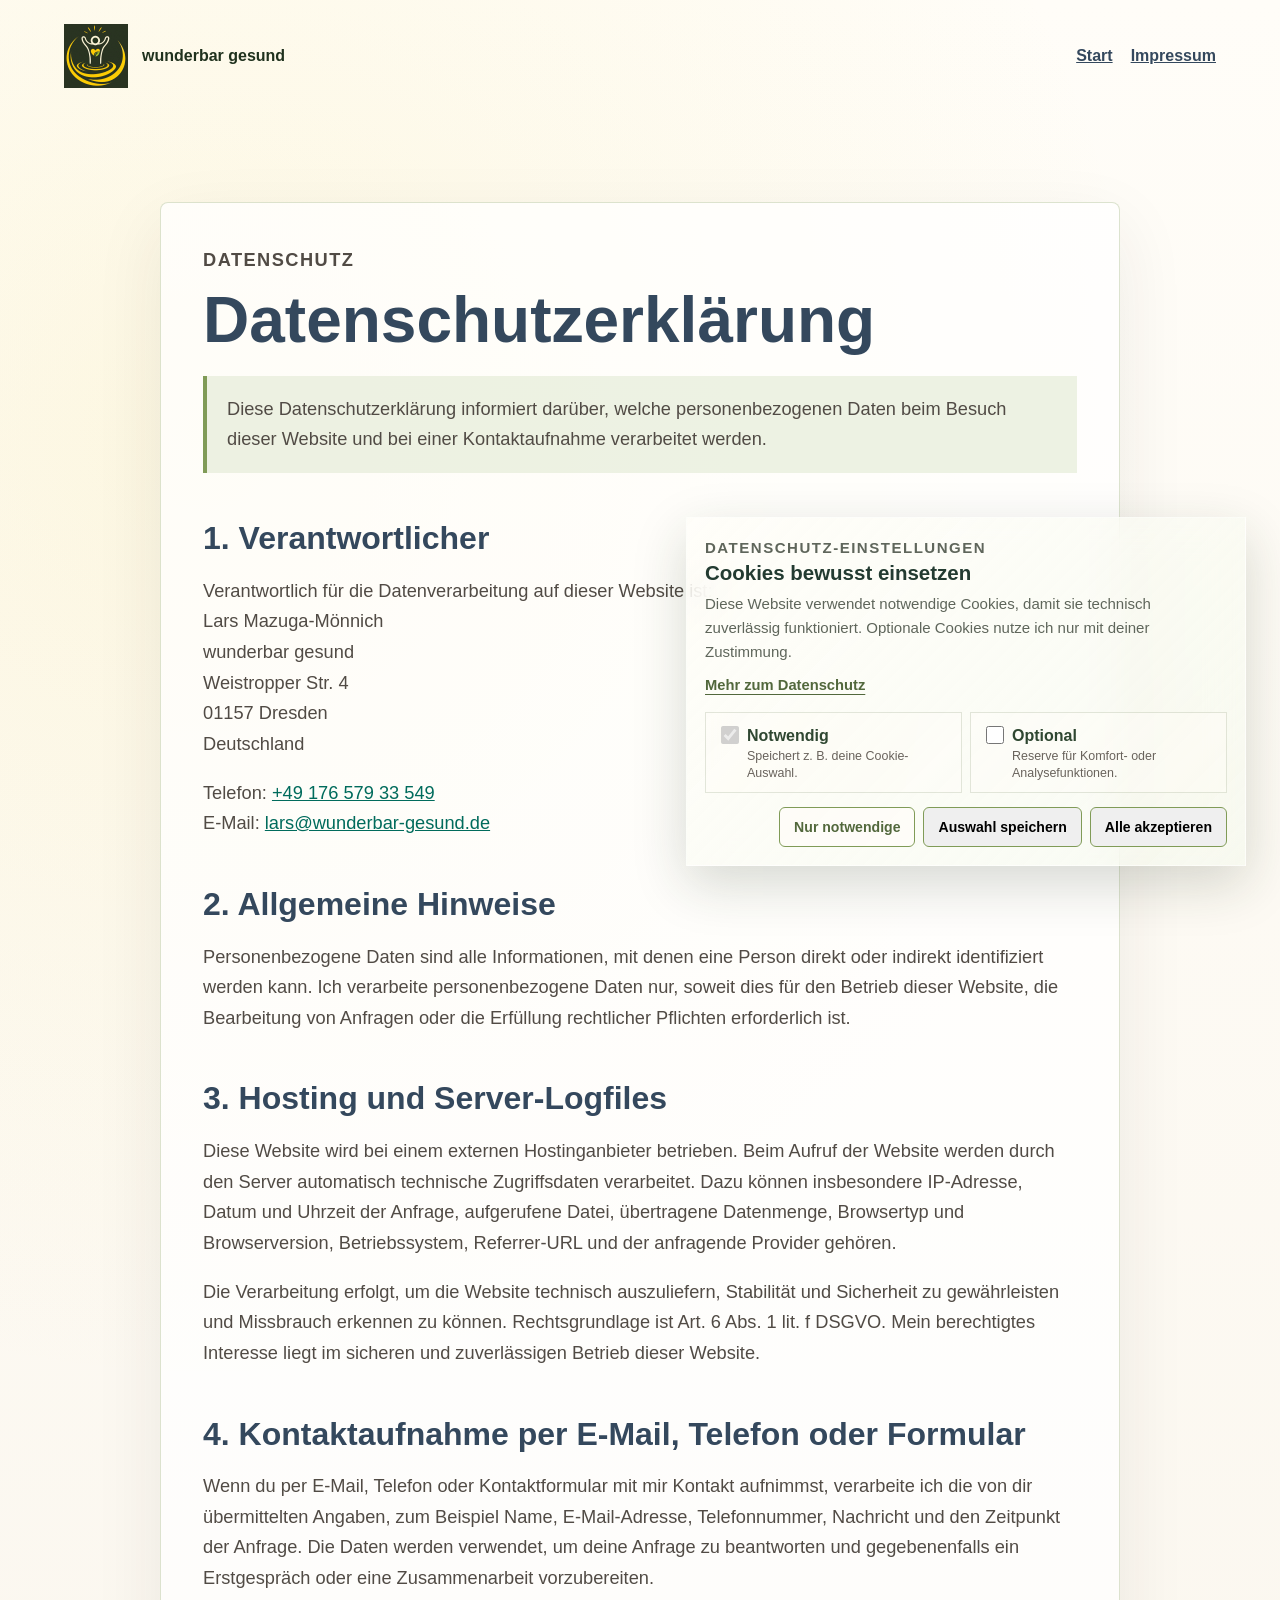
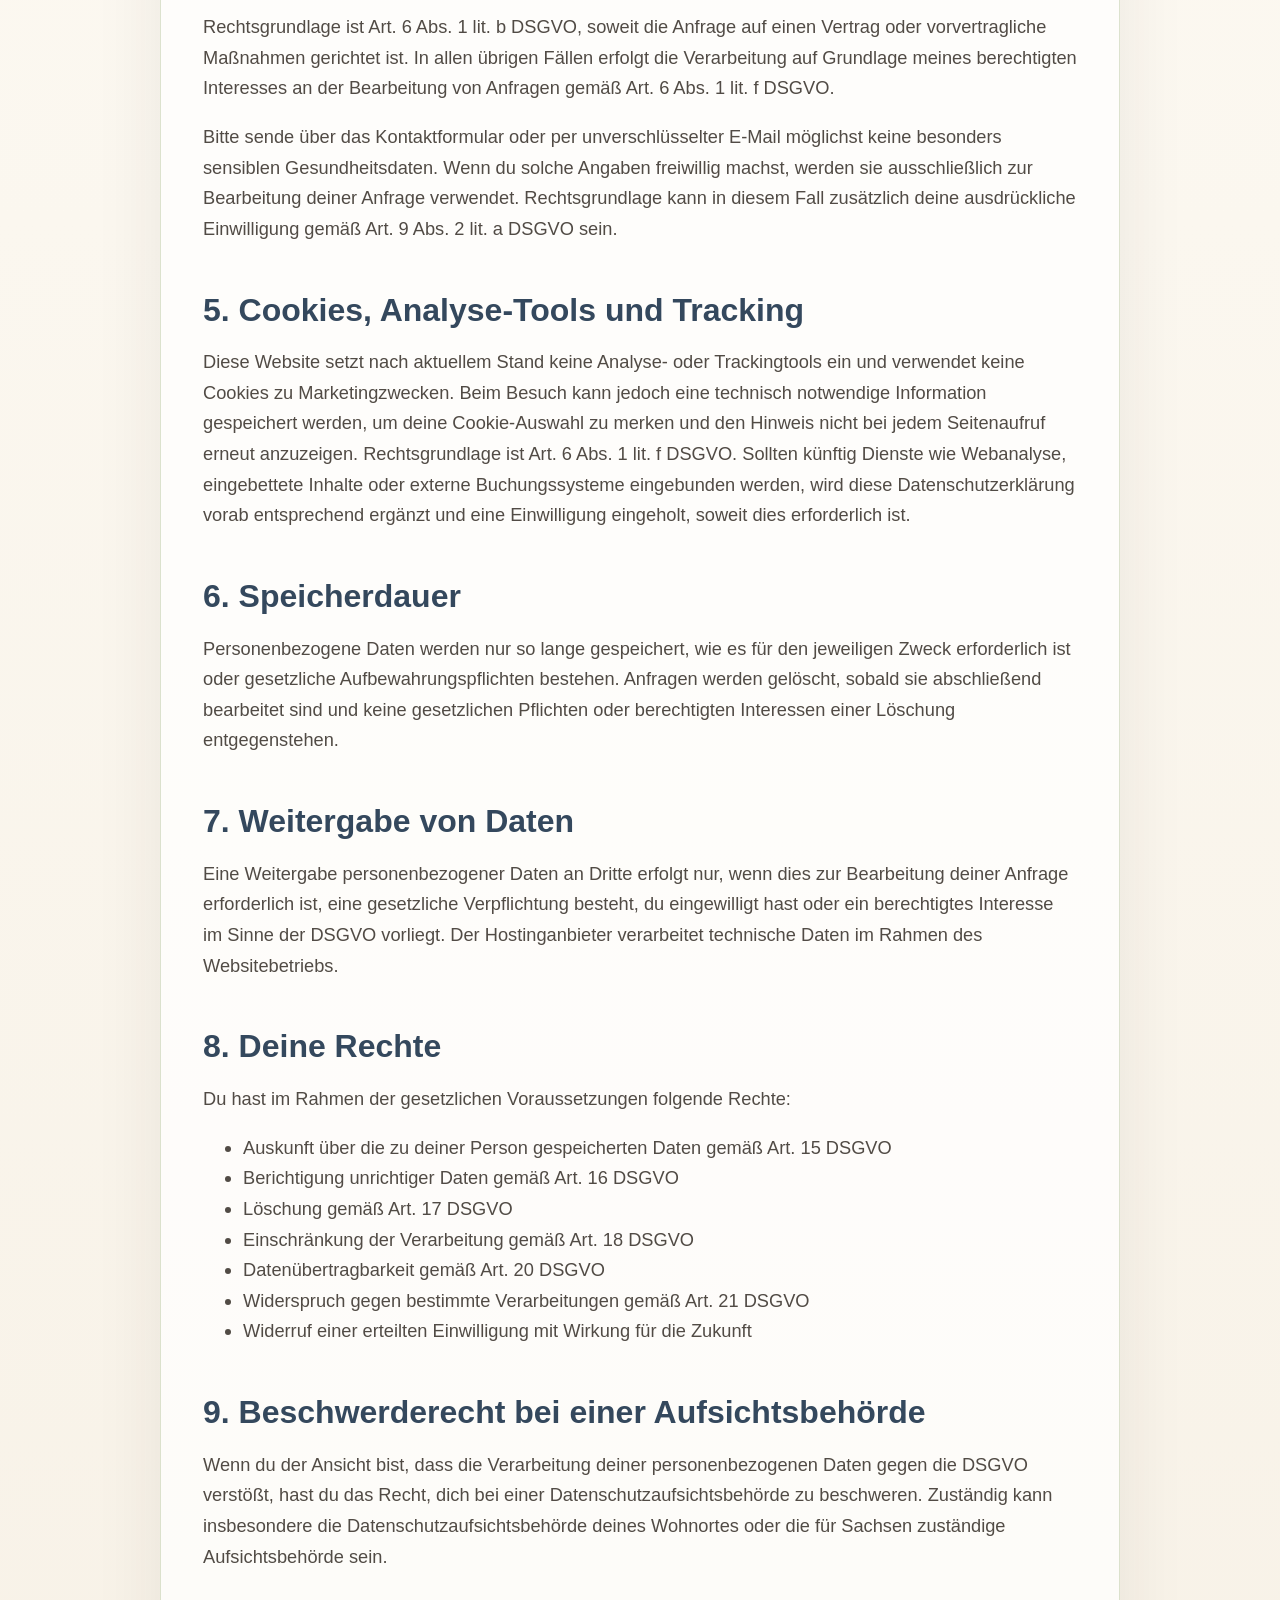
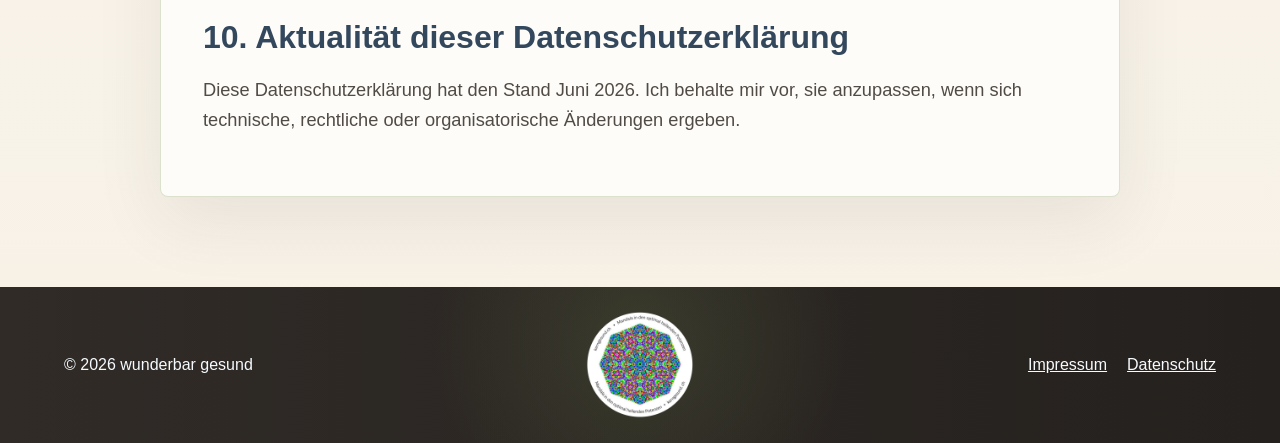
==== datenschutz.html @ 98153d0b "Compact cookie consent panel" ====
<!doctype html>
<html lang="de">
  <head>
    <meta charset="utf-8">
    <meta name="viewport" content="width=device-width, initial-scale=1">
    <title>Datenschutzerklärung | wunderbar gesund</title>
    <meta name="robots" content="noindex, follow">
    <meta name="description" content="Datenschutzerklärung von wunderbar gesund, Lars Mazuga-Mönnich.">
    <link rel="stylesheet" href="assets/styles.css?v=66">
  </head>
  <body class="legal-page">
    <header class="legal-header">
      <a class="legal-brand" href="index.html" aria-label="Zur Startseite">
        <img src="assets/images/logo-icon.png" alt="">
        <span>wunderbar gesund</span>
      </a>
      <nav aria-label="Rechtliche Navigation">
        <a href="index.html">Start</a>
        <a href="impressum.html">Impressum</a>
      </nav>
    </header>

    <main class="legal-main">
      <article class="legal-card">
        <p class="eyebrow">Datenschutz</p>
        <h1>Datenschutzerklärung</h1>

        <p class="legal-note">
          Diese Datenschutzerklärung informiert darüber, welche personenbezogenen Daten beim
          Besuch dieser Website und bei einer Kontaktaufnahme verarbeitet werden.
        </p>

        <h2>1. Verantwortlicher</h2>
        <p>
          Verantwortlich für die Datenverarbeitung auf dieser Website ist:<br>
          Lars Mazuga-Mönnich<br>
          wunderbar gesund<br>
          Weistropper Str. 4<br>
          01157 Dresden<br>
          Deutschland
        </p>
        <p>
          Telefon: <a href="tel:+4917657933549">+49 176 579 33 549</a><br>
          E-Mail: <a href="mailto:lars@wunderbar-gesund.de">lars@wunderbar-gesund.de</a>
        </p>

        <h2>2. Allgemeine Hinweise</h2>
        <p>
          Personenbezogene Daten sind alle Informationen, mit denen eine Person direkt oder
          indirekt identifiziert werden kann. Ich verarbeite personenbezogene Daten nur, soweit
          dies für den Betrieb dieser Website, die Bearbeitung von Anfragen oder die Erfüllung
          rechtlicher Pflichten erforderlich ist.
        </p>

        <h2>3. Hosting und Server-Logfiles</h2>
        <p>
          Diese Website wird bei einem externen Hostinganbieter betrieben. Beim Aufruf der Website
          werden durch den Server automatisch technische Zugriffsdaten verarbeitet. Dazu können
          insbesondere IP-Adresse, Datum und Uhrzeit der Anfrage, aufgerufene Datei, übertragene
          Datenmenge, Browsertyp und Browserversion, Betriebssystem, Referrer-URL und der
          anfragende Provider gehören.
        </p>
        <p>
          Die Verarbeitung erfolgt, um die Website technisch auszuliefern, Stabilität und
          Sicherheit zu gewährleisten und Missbrauch erkennen zu können. Rechtsgrundlage ist
          Art. 6 Abs. 1 lit. f DSGVO. Mein berechtigtes Interesse liegt im sicheren und
          zuverlässigen Betrieb dieser Website.
        </p>

        <h2>4. Kontaktaufnahme per E-Mail, Telefon oder Formular</h2>
        <p>
          Wenn du per E-Mail, Telefon oder Kontaktformular mit mir Kontakt aufnimmst, verarbeite
          ich die von dir übermittelten Angaben, zum Beispiel Name, E-Mail-Adresse, Telefonnummer,
          Nachricht und den Zeitpunkt der Anfrage. Die Daten werden verwendet, um deine Anfrage zu
          beantworten und gegebenenfalls ein Erstgespräch oder eine Zusammenarbeit vorzubereiten.
        </p>
        <p>
          Rechtsgrundlage ist Art. 6 Abs. 1 lit. b DSGVO, soweit die Anfrage auf einen Vertrag
          oder vorvertragliche Maßnahmen gerichtet ist. In allen übrigen Fällen erfolgt die
          Verarbeitung auf Grundlage meines berechtigten Interesses an der Bearbeitung von
          Anfragen gemäß Art. 6 Abs. 1 lit. f DSGVO.
        </p>
        <p>
          Bitte sende über das Kontaktformular oder per unverschlüsselter E-Mail möglichst keine
          besonders sensiblen Gesundheitsdaten. Wenn du solche Angaben freiwillig machst, werden
          sie ausschließlich zur Bearbeitung deiner Anfrage verwendet. Rechtsgrundlage kann in
          diesem Fall zusätzlich deine ausdrückliche Einwilligung gemäß Art. 9 Abs. 2 lit. a DSGVO
          sein.
        </p>

        <h2>5. Cookies, Analyse-Tools und Tracking</h2>
        <p>
          Diese Website setzt nach aktuellem Stand keine Analyse- oder Trackingtools ein und
          verwendet keine Cookies zu Marketingzwecken. Beim Besuch kann jedoch eine technisch
          notwendige Information gespeichert werden, um deine Cookie-Auswahl zu merken und den
          Hinweis nicht bei jedem Seitenaufruf erneut anzuzeigen. Rechtsgrundlage ist Art. 6 Abs. 1
          lit. f DSGVO. Sollten künftig Dienste wie Webanalyse, eingebettete Inhalte oder externe
          Buchungssysteme eingebunden werden, wird diese Datenschutzerklärung vorab entsprechend
          ergänzt und eine Einwilligung eingeholt, soweit dies erforderlich ist.
        </p>

        <h2>6. Speicherdauer</h2>
        <p>
          Personenbezogene Daten werden nur so lange gespeichert, wie es für den jeweiligen Zweck
          erforderlich ist oder gesetzliche Aufbewahrungspflichten bestehen. Anfragen werden
          gelöscht, sobald sie abschließend bearbeitet sind und keine gesetzlichen Pflichten oder
          berechtigten Interessen einer Löschung entgegenstehen.
        </p>

        <h2>7. Weitergabe von Daten</h2>
        <p>
          Eine Weitergabe personenbezogener Daten an Dritte erfolgt nur, wenn dies zur Bearbeitung
          deiner Anfrage erforderlich ist, eine gesetzliche Verpflichtung besteht, du eingewilligt
          hast oder ein berechtigtes Interesse im Sinne der DSGVO vorliegt. Der Hostinganbieter
          verarbeitet technische Daten im Rahmen des Websitebetriebs.
        </p>

        <h2>8. Deine Rechte</h2>
        <p>Du hast im Rahmen der gesetzlichen Voraussetzungen folgende Rechte:</p>
        <ul>
          <li>Auskunft über die zu deiner Person gespeicherten Daten gemäß Art. 15 DSGVO</li>
          <li>Berichtigung unrichtiger Daten gemäß Art. 16 DSGVO</li>
          <li>Löschung gemäß Art. 17 DSGVO</li>
          <li>Einschränkung der Verarbeitung gemäß Art. 18 DSGVO</li>
          <li>Datenübertragbarkeit gemäß Art. 20 DSGVO</li>
          <li>Widerspruch gegen bestimmte Verarbeitungen gemäß Art. 21 DSGVO</li>
          <li>Widerruf einer erteilten Einwilligung mit Wirkung für die Zukunft</li>
        </ul>

        <h2>9. Beschwerderecht bei einer Aufsichtsbehörde</h2>
        <p>
          Wenn du der Ansicht bist, dass die Verarbeitung deiner personenbezogenen Daten gegen die
          DSGVO verstößt, hast du das Recht, dich bei einer Datenschutzaufsichtsbehörde zu
          beschweren. Zuständig kann insbesondere die Datenschutzaufsichtsbehörde deines
          Wohnortes oder die für Sachsen zuständige Aufsichtsbehörde sein.
        </p>

        <h2>10. Aktualität dieser Datenschutzerklärung</h2>
        <p>
          Diese Datenschutzerklärung hat den Stand Juni 2026. Ich behalte mir vor, sie anzupassen,
          wenn sich technische, rechtliche oder organisatorische Änderungen ergeben.
        </p>
      </article>
    </main>

    <footer class="site-footer">
      <p>© 2026 wunderbar gesund</p>
      <img class="footer-mandala" src="assets/images/mandala.png" alt="Mandala in den optimal heilenden Potenzen">
      <nav aria-label="Footer">
        <a href="impressum.html">Impressum</a>
        <a href="datenschutz.html">Datenschutz</a>
      </nav>
    </footer>

    <div class="cookie-consent" data-cookie-consent hidden>
      <div class="cookie-consent-card" role="dialog" aria-modal="true" aria-labelledby="cookie-title" aria-describedby="cookie-description">
        <div class="cookie-consent-copy">
          <p class="cookie-kicker">Datenschutz-Einstellungen</p>
          <h2 id="cookie-title">Cookies bewusst einsetzen</h2>
          <p id="cookie-description">
            Diese Website verwendet notwendige Cookies, damit sie technisch zuverlässig funktioniert.
            Optionale Cookies nutze ich nur mit deiner Zustimmung.
          </p>
          <a href="datenschutz.html">Mehr zum Datenschutz</a>
        </div>
        <div class="cookie-options" aria-label="Cookie-Auswahl">
          <label class="cookie-option is-required">
            <input type="checkbox" checked disabled>
            <span>
              <strong>Notwendig</strong>
              <small>Speichert z. B. deine Cookie-Auswahl.</small>
            </span>
          </label>
          <label class="cookie-option">
            <input type="checkbox" data-cookie-optional>
            <span>
              <strong>Optional</strong>
              <small>Reserve für Komfort- oder Analysefunktionen.</small>
            </span>
          </label>
        </div>
        <div class="cookie-actions">
          <button class="button button-secondary" type="button" data-cookie-decline>Nur notwendige</button>
          <button class="button button-primary" type="button" data-cookie-save>Auswahl speichern</button>
          <button class="button button-primary" type="button" data-cookie-accept>Alle akzeptieren</button>
        </div>
      </div>
    </div>

    <script src="assets/script.js?v=26"></script>
  </body>
</html>
---- assets/styles.css ----
:root {
  --green: #809b57;
  --green-dark: #52683c;
  --ink: #302b27;
  --muted: #6f665f;
  --paper: #fffdf8;
  --soft: #f0eadf;
  --line: #ded5c7;
  --white: #ffffff;
  font-family: "Segoe UI", Arial, sans-serif;
}

* {
  box-sizing: border-box;
}

html {
  scroll-behavior: smooth;
}

body {
  margin: 0;
  color: var(--ink);
  background: var(--paper);
  line-height: 1.6;
  --logo-progress: 0;
  --logo-morph: 0;
}

img {
  display: block;
  max-width: 100%;
}

a {
  color: inherit;
}

.site-header {
  position: fixed;
  top: 0;
  left: 0;
  right: 0;
  z-index: 10;
  display: flex;
  align-items: center;
  justify-content: flex-end;
  gap: 24px;
  padding: 76px clamp(34px, 5vw, 66px) 0;
  background: transparent;
  border-bottom: 0;
  backdrop-filter: none;
  pointer-events: none;
}

.brand img {
  display: none;
}

.site-nav {
  position: absolute;
  top: calc(100% + 12px);
  right: clamp(34px, 5vw, 66px);
  display: grid;
  min-width: 220px;
  gap: 4px;
  padding: 12px;
  font-weight: 700;
  color: #243320;
  background: rgba(255, 253, 248, 0.96);
  border: 1px solid rgba(82, 104, 60, 0.22);
  border-radius: 8px;
  box-shadow: 0 18px 40px rgba(31, 49, 29, 0.18);
  opacity: 0;
  pointer-events: none;
  transform: translateY(-8px);
  transition: opacity 180ms ease, transform 180ms ease;
  visibility: hidden;
  pointer-events: none;
}

.site-nav a {
  display: block;
  padding: 10px 12px;
  border-radius: 6px;
  text-decoration: none;
}

.site-nav a:hover {
  background: rgba(128, 155, 87, 0.14);
  color: var(--green-dark);
}

.site-nav.is-open {
  opacity: 1;
  pointer-events: auto;
  transform: translateY(0);
  visibility: visible;
}

.nav-toggle {
  display: inline-flex;
  align-items: center;
  gap: 10px;
  min-height: 46px;
  padding: 8px 13px;
  color: #1f311d;
  background: rgba(255, 253, 248, 0.9);
  border: 1px solid rgba(31, 49, 29, 0.25);
  border-radius: 999px;
  box-shadow: 0 12px 28px rgba(31, 49, 29, 0.18);
  cursor: pointer;
  pointer-events: auto;
  transition: background 160ms ease, box-shadow 160ms ease, transform 160ms ease;
}

.nav-toggle:hover,
.nav-toggle[aria-expanded="true"] {
  background: rgba(255, 253, 248, 0.98);
  box-shadow: 0 16px 34px rgba(31, 49, 29, 0.24);
  transform: translateY(-1px);
}

.nav-toggle-lines {
  display: grid;
  gap: 5px;
}

.nav-toggle-lines span {
  display: block;
  width: 24px;
  height: 2px;
  background: currentColor;
  border-radius: 999px;
  transition: transform 160ms ease, opacity 160ms ease;
}

.nav-toggle-label {
  font-size: 0.78rem;
  font-weight: 800;
  letter-spacing: 0.06em;
  line-height: 1;
  text-transform: uppercase;
}

.nav-toggle[aria-expanded="true"] .nav-toggle-lines span:nth-child(1) {
  transform: translateY(7px) rotate(45deg);
}

.nav-toggle[aria-expanded="true"] .nav-toggle-lines span:nth-child(2) {
  opacity: 0;
}

.nav-toggle[aria-expanded="true"] .nav-toggle-lines span:nth-child(3) {
  transform: translateY(-7px) rotate(-45deg);
}

.hero {
  position: relative;
  min-height: auto;
  padding: clamp(112px, 20vw, 220px) clamp(20px, 3vw, 34px) 32px;
  background:
    linear-gradient(90deg, rgba(255, 255, 255, 0.5) 0%, rgba(255, 255, 255, 0.06) 42%, rgba(255, 255, 255, 0) 100%),
    url("images/hero-background-clean.png") center top / cover no-repeat;
  background-color: #edf3de;
  overflow: hidden;
}

.hero h1,
.section h2,
.split-copy h2,
.contact-section h2 {
  margin: 0;
  font-size: clamp(2.25rem, 5vw, 5rem);
  line-height: 1.03;
  letter-spacing: 0;
}

.hero-logo {
  position: fixed;
  top: 0;
  left: 50%;
  z-index: 2;
  width: var(--logo-size, min(250px, 32vw));
  aspect-ratio: 1 / 1;
  margin: 0 auto;
  padding-top: 0;
  transform: translateX(-50%);
  transform-origin: top center;
  transition: filter 180ms ease, background 180ms ease, box-shadow 180ms ease;
  will-change: transform, width;
}

.hero-logo::before {
  content: "";
  position: absolute;
  inset: -8px;
  z-index: -1;
  background: rgba(255, 253, 248, calc(var(--logo-morph) * 0.5));
  border: 1px solid rgba(255, 255, 255, calc(var(--logo-morph) * 0.42));
  border-radius: 0;
  box-shadow: 0 18px 46px rgba(31, 49, 29, calc(var(--logo-morph) * 0.18));
  backdrop-filter: blur(calc(var(--logo-morph) * 14px));
  opacity: var(--logo-morph);
}

.hero-logo img {
  width: 100%;
  height: 100%;
  object-fit: contain;
}

.logo-full,
.logo-symbol,
.logo-mark-bg,
.logo-scroll-symbol {
  transition: none;
}

.logo-symbol,
.logo-mark-bg,
.logo-scroll-symbol {
  position: absolute;
  inset: 0;
  width: 100%;
  height: 100%;
  object-fit: contain;
  opacity: 0;
  transform: scale(0.9);
}

.logo-full {
  opacity: calc(1 - var(--logo-morph));
  transform: scale(calc(1 - var(--logo-morph) * 0.18));
}

.logo-scroll-symbol {
  opacity: var(--logo-morph);
  transform: scale(calc(0.74 + var(--logo-morph) * 0.16));
  filter: drop-shadow(0 8px 18px rgba(31, 49, 29, 0.16));
}

.hero-content {
  position: relative;
  z-index: 1;
  width: min(1280px, 100%);
  max-width: 1280px;
  min-height: 500px;
  margin: -36px auto 0;
  padding: clamp(40px, 5.2vw, 82px) clamp(44px, 7.5vw, 104px) 50px;
  background:
    linear-gradient(90deg, rgba(255, 252, 244, 0.92) 0%, rgba(250, 245, 232, 0.82) 58%, rgba(247, 239, 219, 0.58) 100%),
    url("images/hero-panel-background.png") center / cover no-repeat;
}

.hero-content h1 {
  max-width: 900px;
  color: #34485d;
  font-size: clamp(3rem, 5.8vw, 5.8rem);
  font-weight: 800;
  line-height: 1.05;
}

.hero-eyebrow {
  margin: 0 0 18px;
  color: #52683c;
  font-size: clamp(0.92rem, 1.25vw, 1.15rem);
  font-weight: 800;
  letter-spacing: 0.08em;
  text-transform: uppercase;
}

.hero p,
.split-copy p,
.contact-section p {
  max-width: 680px;
  color: var(--muted);
  font-size: 1.1rem;
}

.hero-content > p {
  max-width: 780px;
  margin-top: 26px;
  color: #34485d;
  font-size: clamp(1.15rem, 2vw, 1.55rem);
}

.eyebrow {
  margin: 0 0 12px;
  color: var(--green-dark);
  font-size: 0.78rem;
  font-weight: 800;
  letter-spacing: 0.08em;
  text-transform: uppercase;
}

.hero-actions {
  display: flex;
  flex-wrap: wrap;
  gap: 14px;
  margin-top: 24px;
}

.button {
  display: inline-flex;
  align-items: center;
  justify-content: center;
  min-height: 48px;
  padding: 12px 20px;
  border: 1px solid var(--green);
  border-radius: 6px;
  font-weight: 800;
  text-decoration: none;
  cursor: pointer;
}

.button.primary {
  color: var(--white);
  background: var(--green);
}

.button.secondary {
  color: var(--green-dark);
  background: transparent;
}

.split-image img {
  width: 100%;
  aspect-ratio: 4 / 5;
  object-fit: cover;
  border-radius: 8px;
  box-shadow: 0 24px 70px rgba(48, 43, 39, 0.16);
}

.section {
  padding: clamp(60px, 8vw, 112px) clamp(20px, 5vw, 72px);
}

.section-heading {
  max-width: 920px;
  margin-bottom: 42px;
}

.section-heading h2,
.split-copy h2,
.contact-section h2 {
  font-size: clamp(2rem, 4vw, 3.6rem);
}

.methods-section {
  display: grid;
  grid-template-columns: minmax(0, 1.75fr) minmax(280px, 0.88fr);
  gap: clamp(34px, 6vw, 64px);
  align-items: start;
  padding: 76px clamp(20px, 5vw, 72px) 84px;
  background:
    linear-gradient(90deg, rgba(241, 233, 212, 0.96) 0%, rgba(232, 222, 198, 0.9) 58%, rgba(220, 211, 184, 0.82) 100%),
    url("images/hero-panel-background.png") center / cover no-repeat;
  border-top: 1px solid rgba(82, 104, 60, 0.16);
  border-bottom: 1px solid rgba(82, 104, 60, 0.16);
  box-shadow:
    inset 0 18px 46px rgba(82, 104, 60, 0.08),
    inset 0 -20px 48px rgba(48, 43, 39, 0.06);
}

.methods-heading {
  padding-bottom: 18px;
  border-bottom: 1px solid #31475a;
}

.methods-heading h2 {
  margin: 0 0 4px;
  color: #34485d;
  font-size: clamp(1.9rem, 3.1vw, 3rem);
  line-height: 1.12;
  letter-spacing: 0;
}

.methods-heading p {
  margin: 0;
  color: #34485d;
  font-size: clamp(1.25rem, 2vw, 1.9rem);
}

.accordion-item {
  border-bottom: 1px solid #31475a;
}

.accordion-trigger {
  display: grid;
  grid-template-columns: minmax(0, 1fr) 24px;
  gap: 20px;
  align-items: center;
  width: 100%;
  padding: 32px 4px 31px 0;
  border: 0;
  color: #34485d;
  background: transparent;
  font: inherit;
  font-size: clamp(1.03rem, 1.5vw, 1.34rem);
  line-height: 1.38;
  text-align: left;
  cursor: pointer;
}

.accordion-trigger strong {
  font-weight: 800;
}

.accordion-icon {
  width: 16px;
  height: 16px;
  border-right: 2px solid #006b5c;
  border-bottom: 2px solid #006b5c;
  transform: rotate(45deg);
  transition: transform 180ms ease;
}

.accordion-trigger[aria-expanded="true"] .accordion-icon {
  transform: translateY(5px) rotate(225deg);
}

.accordion-panel {
  display: grid;
  grid-template-rows: 0fr;
  overflow: hidden;
  transition: grid-template-rows 220ms ease;
}

.accordion-panel > div {
  min-height: 0;
}

.accordion-item.is-open .accordion-panel {
  grid-template-rows: 1fr;
}

.accordion-panel p {
  margin: 0 44px 18px 0;
  color: #34485d;
  font-size: 1.03rem;
}

.methods-image {
  padding-top: 80px;
}

.methods-image img {
  width: 100%;
  aspect-ratio: 4 / 3;
  object-fit: cover;
  object-position: center;
}

.price-card {
  padding: 28px;
  border: 1px solid var(--line);
  border-radius: 8px;
  background: var(--white);
}

.price-card h3 {
  margin: 0 0 12px;
  font-size: 1.25rem;
}

.split-section {
  display: grid;
  grid-template-columns: minmax(280px, 0.85fr) minmax(0, 1fr);
  gap: clamp(30px, 6vw, 72px);
  align-items: center;
  padding: clamp(60px, 8vw, 112px) clamp(20px, 5vw, 72px);
  background: var(--soft);
}

.about-section {
  display: grid;
  grid-template-columns: minmax(280px, 420px) minmax(360px, 520px);
  justify-content: center;
  gap: clamp(54px, 8vw, 120px);
  align-items: center;
  padding: clamp(72px, 9vw, 128px) clamp(24px, 7vw, 96px);
  background:
    linear-gradient(90deg, rgba(48, 43, 39, 0.2) 0%, rgba(48, 43, 39, 0.48) 54%, rgba(48, 43, 39, 0.74) 100%),
    url("images/about-ripples.png") center 58% / cover no-repeat;
}

.about-portrait {
  justify-self: center;
  width: min(390px, 72vw);
  aspect-ratio: 1 / 1;
  border-radius: 50%;
  overflow: hidden;
  background: #d5aa1f;
  box-shadow: 0 28px 80px rgba(31, 49, 29, 0.24);
}

.about-portrait img {
  width: 100%;
  height: 100%;
  object-fit: cover;
  object-position: center;
}

.about-copy {
  max-width: 520px;
  color: #f5fbff;
}

.about-copy .eyebrow {
  color: #f5fbff;
}

.about-copy h2 {
  margin: 0 0 32px;
  color: #f5fbff;
  font-size: clamp(1.55rem, 2.7vw, 2.5rem);
  line-height: 1.18;
  text-transform: uppercase;
}

.about-copy p {
  margin: 0 0 24px;
  color: #f5fbff;
  font-size: clamp(1.1rem, 1.7vw, 1.45rem);
  line-height: 1.46;
}

.quote-section {
  display: grid;
  min-height: clamp(220px, 26vw, 360px);
  place-items: center;
  padding: clamp(48px, 7vw, 92px) clamp(24px, 7vw, 96px);
  background:
    linear-gradient(90deg, rgba(236, 246, 247, 0.88), rgba(236, 246, 247, 0.62)),
    linear-gradient(180deg, rgba(31, 49, 29, 0.08), rgba(31, 49, 29, 0.2)),
    url("images/about-ripples.png") center 46% / cover no-repeat;
}

.quote-section blockquote {
  max-width: 1050px;
  margin: 0;
  color: #34485d;
  font-size: clamp(1.85rem, 3.3vw, 3.4rem);
  font-style: italic;
  font-weight: 800;
  line-height: 1.2;
  text-align: center;
}

.balance-section {
  padding: clamp(64px, 8vw, 112px) clamp(20px, 5vw, 72px);
  background: #fffdf8;
}

.balance-heading {
  width: 100%;
  max-width: 1180px;
  margin: 0 auto 36px;
}

.balance-heading h2 {
  max-width: 820px;
  margin: 0;
  color: #34485d;
  font-size: clamp(2rem, 3.7vw, 3.4rem);
  line-height: 1.1;
}

.balance-heading > p:last-child {
  max-width: 780px;
  margin: 18px 0 0;
  color: #514b45;
  font-size: clamp(1.08rem, 1.6vw, 1.28rem);
  line-height: 1.55;
}

.balance-grid {
  display: grid;
  grid-template-columns: repeat(3, minmax(0, 1fr));
  gap: clamp(24px, 4vw, 44px);
  width: 100%;
  max-width: 1180px;
  margin: 0 auto;
}

.balance-card {
  display: grid;
  align-content: start;
  gap: 18px;
  padding: 0;
  border-radius: 8px;
}

.balance-card.featured {
  padding: 0 18px 18px;
  background: rgba(255, 250, 241, 0.82);
  border: 1px solid rgba(128, 155, 87, 0.38);
  box-shadow: 0 26px 70px rgba(48, 43, 39, 0.12);
}

.balance-card.featured .balance-image {
  margin-right: -18px;
  margin-left: -18px;
  border-radius: 8px 8px 0 0;
}

.balance-card.featured h3,
.balance-card.featured p:not(.balance-tag) {
  padding: 0 4px;
}

.balance-card h3 {
  margin: 0;
  color: #302b27;
  font-size: clamp(1.35rem, 2vw, 1.8rem);
}

.balance-card p {
  margin: 0;
  color: #514b45;
  font-size: clamp(1.04rem, 1.5vw, 1.25rem);
  line-height: 1.55;
}

.balance-tag {
  position: absolute;
  left: 18px;
  bottom: 18px;
  width: fit-content;
  max-width: calc(100% - 28px);
  margin: 0;
  padding: 12px 18px;
  color: #fffaf1;
  background: #52683c;
  border-radius: 999px;
  box-shadow: 0 14px 28px rgba(31, 49, 29, 0.24);
  font-size: clamp(0.76rem, 1vw, 0.9rem);
  font-weight: 800;
  letter-spacing: 0.06em;
  line-height: 1.15;
  text-align: center;
  text-transform: uppercase;
}

.balance-image {
  position: relative;
  min-height: clamp(260px, 28vw, 420px);
  border-radius: 8px;
  background-color: #e8ded0;
  background-position: center;
  background-size: cover;
  box-shadow: 0 22px 60px rgba(48, 43, 39, 0.14);
}

.soul-image {
  background-image:
    linear-gradient(180deg, rgba(255, 253, 248, 0.04), rgba(31, 49, 29, 0.14)),
    url("images/balance-soul.png");
  background-position: center;
}

.mind-image {
  background-image:
    linear-gradient(180deg, rgba(255, 253, 248, 0.04), rgba(31, 49, 29, 0.16)),
    url("images/balance-mind.png");
  background-position: center;
}

.body-image {
  background-image:
    linear-gradient(180deg, rgba(255, 253, 248, 0.04), rgba(31, 49, 29, 0.12)),
    url("images/balance-body.png");
  background-position: center;
}

.muted {
  background: #f8f5ed;
}

.aura-section {
  padding: clamp(64px, 8vw, 116px) clamp(20px, 5vw, 72px);
  background:
    radial-gradient(circle at 18% 32%, rgba(244, 222, 116, 0.16), transparent 32%),
    radial-gradient(circle at 82% 74%, rgba(128, 155, 87, 0.12), transparent 28%),
    linear-gradient(180deg, #fffaf1 0%, #f7f1e6 100%);
}

.aura-heading {
  width: 100%;
  max-width: 1180px;
  margin: 0 auto 36px;
}

.aura-heading h2 {
  margin: 0;
  color: #34485d;
  font-size: clamp(2rem, 4vw, 3.7rem);
  line-height: 1.08;
}

.aura-heading > p:last-child {
  max-width: 720px;
  color: var(--muted);
  font-size: 1.1rem;
}

.aura-explorer {
  display: grid;
  grid-template-columns: minmax(360px, 1.08fr) minmax(280px, 0.72fr);
  gap: clamp(28px, 5vw, 64px);
  align-items: center;
  width: 100%;
  max-width: 1180px;
  margin: 0 auto;
}

.aura-visual {
  position: relative;
  overflow: hidden;
  margin-left: 0;
  border-radius: 0;
  aspect-ratio: 782 / 664;
  background:
    radial-gradient(circle at 30% 40%, rgba(255, 235, 139, 0.18), transparent 38%),
    #fffaf1;
  box-shadow: none;
}

.aura-visual img {
  width: 100%;
  height: 100%;
  object-fit: contain;
  object-position: center;
}

.aura-dot {
  position: absolute;
  left: var(--x);
  top: var(--y);
  width: clamp(26px, 4vw, 38px);
  height: clamp(26px, 4vw, 38px);
  border: 2px solid transparent;
  border-radius: 50%;
  background: transparent;
  box-shadow: none;
  cursor: pointer;
  transform: translate(-50%, -50%);
  transition: transform 160ms ease, box-shadow 160ms ease, outline-color 160ms ease;
}

.aura-dot:hover,
.aura-dot.is-active {
  outline: 4px solid rgba(255, 250, 241, 0.82);
  transform: translate(-50%, -50%) scale(1.08);
  box-shadow: 0 0 0 3px rgba(0, 107, 92, 0.38), 0 8px 22px rgba(31, 49, 29, 0.28);
}

.aura-dot.is-active {
  border-color: #fffaf1;
  background: rgba(255, 250, 241, 0.18);
  outline: 5px solid rgba(0, 107, 92, 0.32);
  box-shadow: 0 0 0 3px rgba(255, 250, 241, 0.86), 0 10px 26px rgba(31, 49, 29, 0.35);
}

.aura-info {
  min-height: clamp(340px, 39vw, 500px);
  padding: clamp(28px, 4vw, 42px);
  border: 1px solid rgba(128, 155, 87, 0.34);
  border-radius: 8px;
  background: rgba(255, 255, 255, 0.86);
}

.aura-layer {
  margin: 0 0 14px;
  color: #d99b00;
  font-weight: 900;
  letter-spacing: 0.08em;
  text-transform: uppercase;
}

.aura-info h3 {
  margin: 0 0 16px;
  color: #34485d;
  font-size: clamp(1.55rem, 2.6vw, 2.35rem);
  line-height: 1.15;
}

.aura-info p:last-child {
  margin: 0;
  color: var(--muted);
  font-size: 1.08rem;
}

.aura-explanation {
  width: 100%;
  max-width: 1180px;
  margin: clamp(28px, 4vw, 44px) auto 0;
  padding: clamp(22px, 3vw, 34px);
  border-left: 4px solid var(--green);
  background: rgba(255, 253, 248, 0.78);
}

.aura-explanation p {
  max-width: 940px;
  margin: 0;
  color: #34485d;
  font-size: clamp(1.08rem, 1.6vw, 1.35rem);
  line-height: 1.58;
}

.benefit-list {
  display: grid;
  grid-template-columns: repeat(2, minmax(0, 1fr));
  gap: 14px;
}

.benefit-list div {
  min-height: 96px;
  padding: 22px;
  border-left: 4px solid var(--green);
  background: var(--white);
  font-weight: 650;
}

.pricing {
  display: grid;
  grid-template-columns: repeat(2, minmax(0, 1fr));
  gap: 20px;
}

.price-card {
  display: flex;
  flex-direction: column;
}

.price-card,
.price-card.featured {
  border-color: var(--green);
  box-shadow: 0 18px 48px rgba(128, 155, 87, 0.12);
}

.price {
  margin: 12px 0 10px;
  font-size: 2.3rem;
  font-weight: 900;
  color: var(--green-dark);
}

.price span {
  font-size: 1rem;
  color: var(--muted);
}

.price-text {
  max-width: 360px;
  font-size: clamp(1.55rem, 2.7vw, 2.05rem);
  line-height: 1.16;
}

.price-text span {
  display: block;
  margin-top: 6px;
}

.price-meta {
  max-width: 420px;
  margin: 0 0 16px;
  color: var(--green-dark);
  font-weight: 800;
}

.price-card li {
  margin: 8px 0;
}

.text-link {
  display: inline-flex;
  width: fit-content;
  margin-top: auto;
  padding-top: 14px;
  color: var(--green-dark);
  font-weight: 900;
  text-underline-offset: 5px;
}

.contact-section {
  display: grid;
  grid-template-columns: minmax(0, 0.9fr) minmax(320px, 1fr);
  gap: clamp(28px, 6vw, 70px);
  padding: clamp(60px, 8vw, 112px) clamp(20px, 5vw, 72px);
  background: var(--ink);
  color: var(--white);
}

.contact-section p {
  color: #ddd6cc;
}

.contact-form {
  display: grid;
  gap: 14px;
}

.contact-form label {
  display: grid;
  gap: 7px;
  font-weight: 700;
}

.contact-form input,
.contact-form textarea {
  width: 100%;
  border: 1px solid rgba(255, 255, 255, 0.22);
  border-radius: 6px;
  padding: 13px 14px;
  color: var(--white);
  background: rgba(255, 255, 255, 0.08);
  font: inherit;
}

.form-check {
  position: absolute;
  left: -10000px;
  width: 1px;
  height: 1px;
  overflow: hidden;
}

.form-note {
  margin: 0;
  font-size: 0.9rem;
}

.form-note.is-success {
  color: #d7f0c2;
}

.form-note.is-error {
  color: #ffd0c4;
}


.disclaimer {
  display: grid;
  grid-template-columns: 96px minmax(0, 1fr);
  gap: 26px;
  align-items: center;
  padding: 42px clamp(20px, 5vw, 72px);
  background: #e8efdd;
}

.disclaimer img {
  width: 96px;
}

.disclaimer h2 {
  margin: 0 0 8px;
}

.disclaimer p {
  max-width: 980px;
  margin: 0;
  color: var(--muted);
}

.site-footer {
  display: grid;
  grid-template-columns: minmax(0, 1fr) auto minmax(0, 1fr);
  gap: 20px;
  align-items: center;
  padding: 24px clamp(20px, 5vw, 72px);
  color: #f5fbff;
  background:
    radial-gradient(circle at 50% 35%, rgba(128, 155, 87, 0.18), transparent 32%),
    linear-gradient(90deg, #302b27 0%, #25211e 100%);
}

.site-footer p {
  margin: 0;
}

.footer-mandala {
  width: clamp(72px, 9vw, 108px);
  aspect-ratio: 1 / 1;
  object-fit: contain;
  justify-self: center;
}

.site-footer nav {
  display: flex;
  gap: 20px;
  justify-content: flex-end;
}

.cookie-consent {
  position: fixed;
  inset: auto clamp(16px, 3vw, 34px) clamp(16px, 3vw, 34px) auto;
  z-index: 20;
  display: flex;
  justify-content: flex-end;
  pointer-events: none;
}

.cookie-consent[hidden] {
  display: none;
}

.cookie-consent-card {
  width: min(560px, calc(100vw - 32px));
  display: grid;
  grid-template-columns: 1fr;
  gap: 14px;
  padding: 18px;
  color: #233b31;
  background:
    linear-gradient(135deg, rgba(255, 253, 248, 0.62), rgba(239, 246, 232, 0.42)),
    rgba(255, 253, 248, 0.28);
  border: 1px solid rgba(255, 255, 255, 0.46);
  box-shadow: 0 18px 50px rgba(31, 49, 29, 0.18);
  backdrop-filter: blur(18px) saturate(1.1);
  pointer-events: auto;
}

.cookie-consent-copy h2 {
  margin: 2px 0 8px;
  font-size: clamp(1.25rem, 1.6vw, 1.65rem);
  line-height: 1.05;
}

.cookie-consent-copy p {
  max-width: 500px;
  margin: 0;
  color: #5f665b;
  font-size: 0.94rem;
}

.cookie-consent-copy a {
  display: inline-flex;
  margin-top: 10px;
  color: #52683c;
  font-weight: 800;
  text-underline-offset: 4px;
  font-size: 0.92rem;
}

.cookie-kicker {
  margin: 0;
  color: #52683c;
  font-size: 0.68rem;
  font-weight: 900;
  letter-spacing: 0.1em;
  text-transform: uppercase;
}

.cookie-options {
  display: grid;
  grid-template-columns: repeat(2, minmax(0, 1fr));
  gap: 8px;
}

.cookie-option {
  display: grid;
  grid-template-columns: 20px minmax(0, 1fr);
  gap: 10px;
  align-items: start;
  padding: 10px 11px;
  border: 1px solid rgba(82, 104, 60, 0.16);
  background: rgba(255, 253, 248, 0.38);
}

.cookie-option input {
  width: 18px;
  height: 18px;
  accent-color: var(--green-dark);
  margin-top: 3px;
}

.cookie-option strong {
  display: block;
  color: #2f4731;
}

.cookie-option small {
  display: block;
  color: #69635c;
  font-size: 0.78rem;
  line-height: 1.35;
}

.cookie-actions {
  display: flex;
  flex-wrap: wrap;
  gap: 8px;
  justify-content: flex-end;
}

.cookie-actions .button {
  min-height: 40px;
  padding: 9px 14px;
  border: 1px solid var(--green);
  cursor: pointer;
  font-size: 0.88rem;
}

.cookie-actions .button-secondary {
  color: var(--green-dark);
  background: rgba(255, 253, 248, 0.72);
}

.legal-page {
  color: #34485d;
  background:
    radial-gradient(circle at 16% 12%, rgba(244, 222, 116, 0.16), transparent 28%),
    linear-gradient(180deg, #fffdf8 0%, #f7f1e6 100%);
}

.legal-header {
  display: flex;
  align-items: center;
  justify-content: space-between;
  gap: 24px;
  padding: 24px clamp(20px, 5vw, 72px);
}

.legal-brand {
  display: inline-flex;
  align-items: center;
  gap: 14px;
  color: #1f311d;
  font-weight: 900;
  text-decoration: none;
}

.legal-brand img {
  width: 64px;
  height: 64px;
  object-fit: contain;
}

.legal-header nav {
  display: flex;
  gap: 18px;
  font-weight: 700;
}

.legal-main {
  width: min(960px, calc(100% - 40px));
  margin: 0 auto;
  padding: clamp(54px, 7vw, 96px) 0;
}

.legal-main h1 {
  margin: 0 0 22px;
  color: #34485d;
  font-size: clamp(2.4rem, 5vw, 4.8rem);
  line-height: 1.04;
}

.legal-main h2 {
  margin: 46px 0 12px;
  color: #34485d;
  font-size: clamp(1.45rem, 2.5vw, 2.15rem);
  line-height: 1.2;
}

.legal-main h3 {
  margin: 26px 0 8px;
  color: #302b27;
  font-size: 1.16rem;
}

.legal-main p,
.legal-main li {
  color: #514b45;
  font-size: clamp(1rem, 1.5vw, 1.14rem);
  line-height: 1.68;
}

.legal-main a {
  color: #006b5c;
}

.legal-card {
  padding: clamp(24px, 4vw, 42px);
  border: 1px solid rgba(128, 155, 87, 0.28);
  border-radius: 8px;
  background: rgba(255, 255, 255, 0.74);
  box-shadow: 0 24px 70px rgba(48, 43, 39, 0.08);
}

.legal-note {
  padding: 18px 20px;
  border-left: 4px solid var(--green);
  background: rgba(232, 239, 221, 0.78);
}

@media (max-width: 820px) {
  .site-header {
    padding: max(24px, calc((min(250px, 32vw) - 46px) / 2)) 28px 0;
  }

  .nav-toggle {
    justify-content: center;
    width: 46px;
    min-width: 46px;
    min-height: 46px;
    padding: 0;
    background: rgba(255, 253, 248, 0.96);
    transform: translateY(calc(var(--logo-progress) * -16px));
  }

  .nav-toggle:hover,
  .nav-toggle[aria-expanded="true"] {
    transform: translateY(calc(var(--logo-progress) * -16px));
  }

  .nav-toggle-label {
    display: none;
  }

  .site-nav {
    top: calc(100% + 10px);
    right: 20px;
    left: 20px;
    min-width: 0;
    padding: 10px;
  }

  .site-nav a {
    padding: 12px;
  }

  .hero,
  .split-section,
  .contact-section,
  .methods-section,
  .about-section,
  .balance-grid,
  .aura-explorer,
  .benefit-list,
  .pricing,
  .disclaimer {
    grid-template-columns: 1fr;
  }

  .hero {
    min-height: auto;
    padding-top: clamp(112px, 34vw, 150px);
    background:
      linear-gradient(180deg, rgba(255, 255, 255, 0.18) 0%, rgba(255, 255, 255, 0.04) 45%, rgba(255, 255, 255, 0.12) 100%),
      url("images/hero-background-clean.png") center top / auto 520px no-repeat;
    background-color: #edf3de;
  }

  .hero-content {
    margin-top: -28px;
  }

  .hero-media {
    order: -1;
  }

  .brand img {
    width: 58px;
    height: 58px;
  }

  .methods-section {
    padding-top: 48px;
  }

  .methods-image {
    order: -1;
    padding-top: 0;
  }

  .about-section {
    gap: 32px;
    background:
      linear-gradient(180deg, rgba(48, 43, 39, 0.3) 0%, rgba(48, 43, 39, 0.72) 100%),
      url("images/about-ripples.png") center center / cover no-repeat;
  }

  .about-portrait {
    justify-self: center;
    width: min(300px, 78vw);
  }

  .about-copy {
    max-width: none;
  }

  .accordion-trigger {
    padding: 24px 2px 23px 0;
  }

  .aura-info {
    min-height: 0;
  }

  .aura-visual {
    margin-left: 0;
    max-width: 620px;
    width: 100%;
  }

  .site-footer {
    grid-template-columns: 1fr;
    justify-items: center;
    text-align: center;
  }

  .site-footer nav {
    justify-content: center;
  }

  .cookie-consent {
    inset: auto 12px 12px;
    justify-content: center;
  }

  .cookie-consent-card {
    grid-template-columns: 1fr;
    gap: 13px;
    width: min(356px, calc(100vw - 24px));
    padding: 16px;
    max-height: calc(100vh - 24px);
    overflow: auto;
  }

  .cookie-options {
    grid-template-columns: 1fr;
  }

  .cookie-actions {
    justify-content: stretch;
  }

  .cookie-actions .button {
    flex: 1 1 100%;
  }
}

@media (min-width: 821px) and (max-width: 1180px) {
  .hero {
    padding-top: clamp(190px, 25vw, 240px);
    background:
      linear-gradient(90deg, rgba(255, 255, 255, 0.5) 0%, rgba(255, 255, 255, 0.06) 42%, rgba(255, 255, 255, 0) 100%),
      url("images/hero-background-clean.png") center top / 100% auto no-repeat;
    background-color: #edf3de;
  }

  .hero-content {
    margin-top: clamp(-36px, -3vw, -20px);
    padding-top: clamp(136px, 15vw, 168px);
  }
}

@media (min-width: 821px) and (max-width: 1180px) and (max-height: 560px) {
  .hero {
    padding-top: clamp(205px, 24vw, 235px);
  }

  .hero-content {
    margin-top: -24px;
    padding-top: clamp(124px, 16vw, 156px);
  }
}
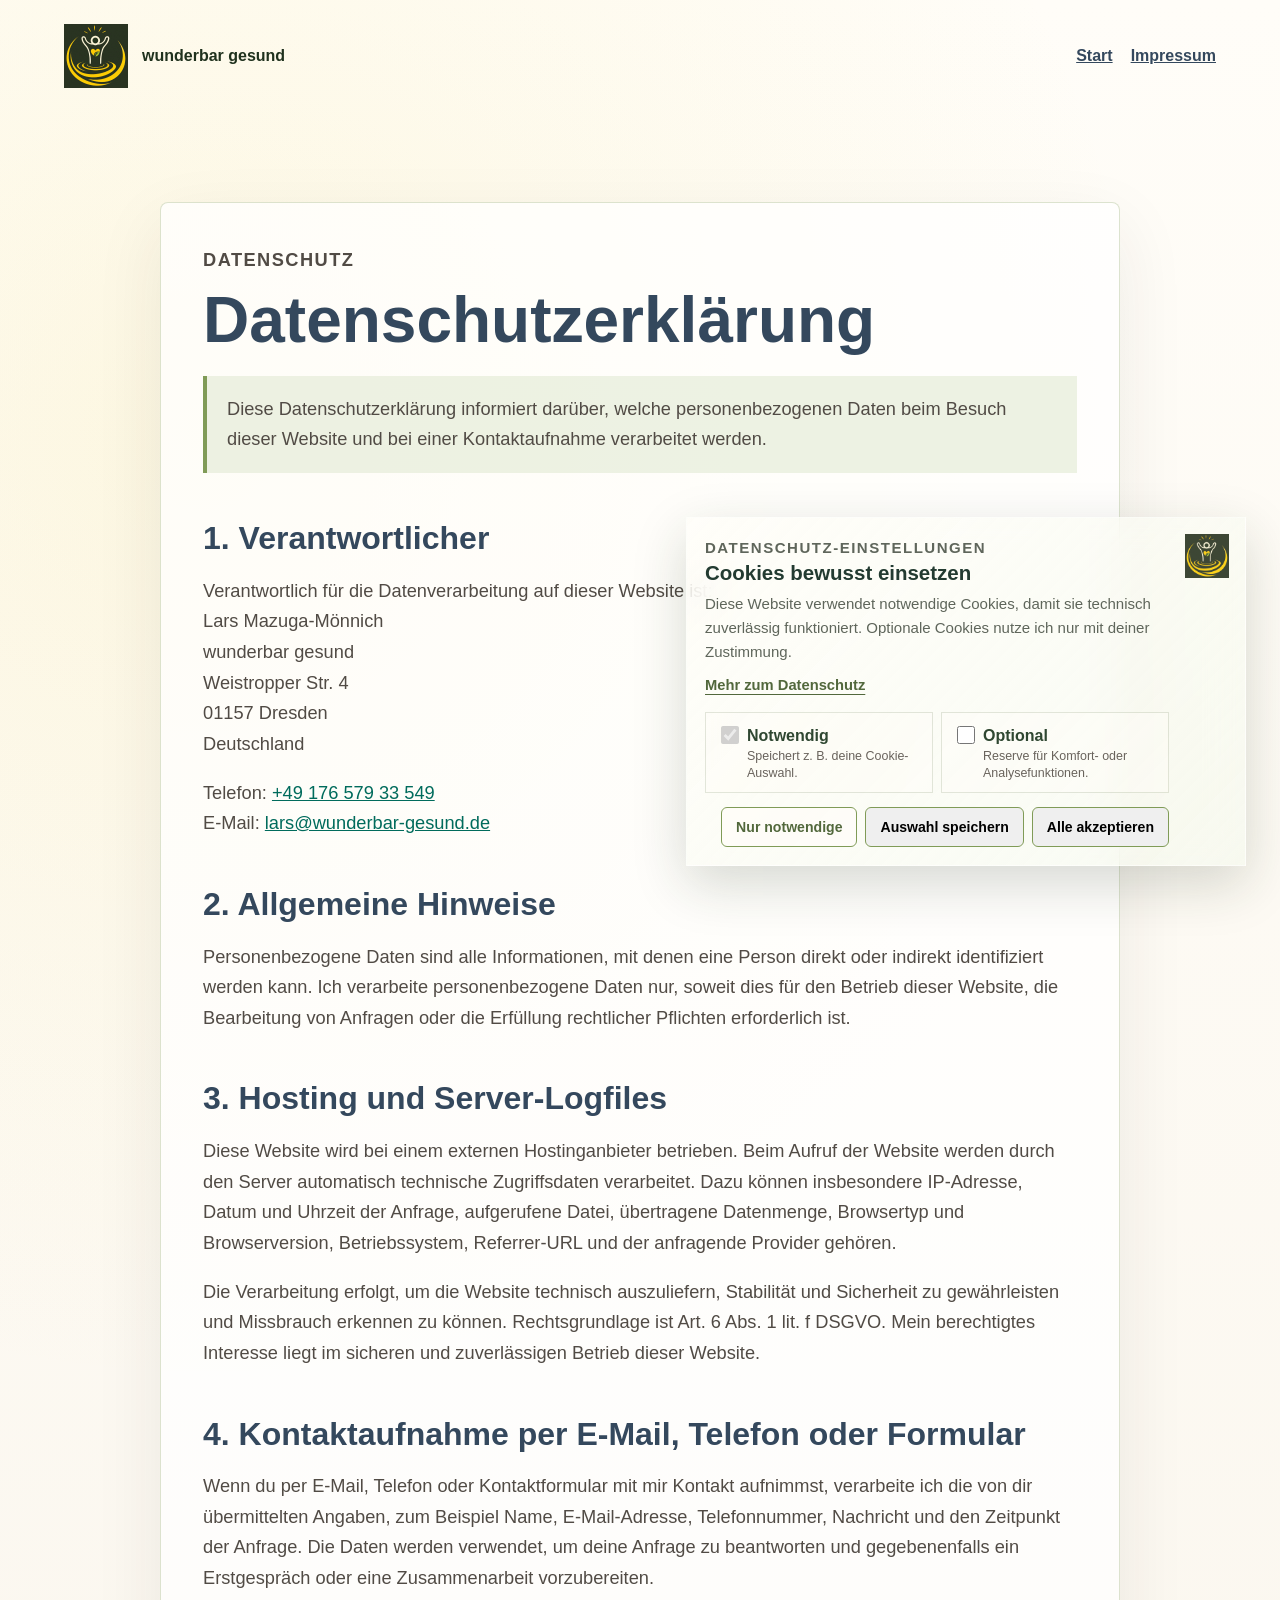
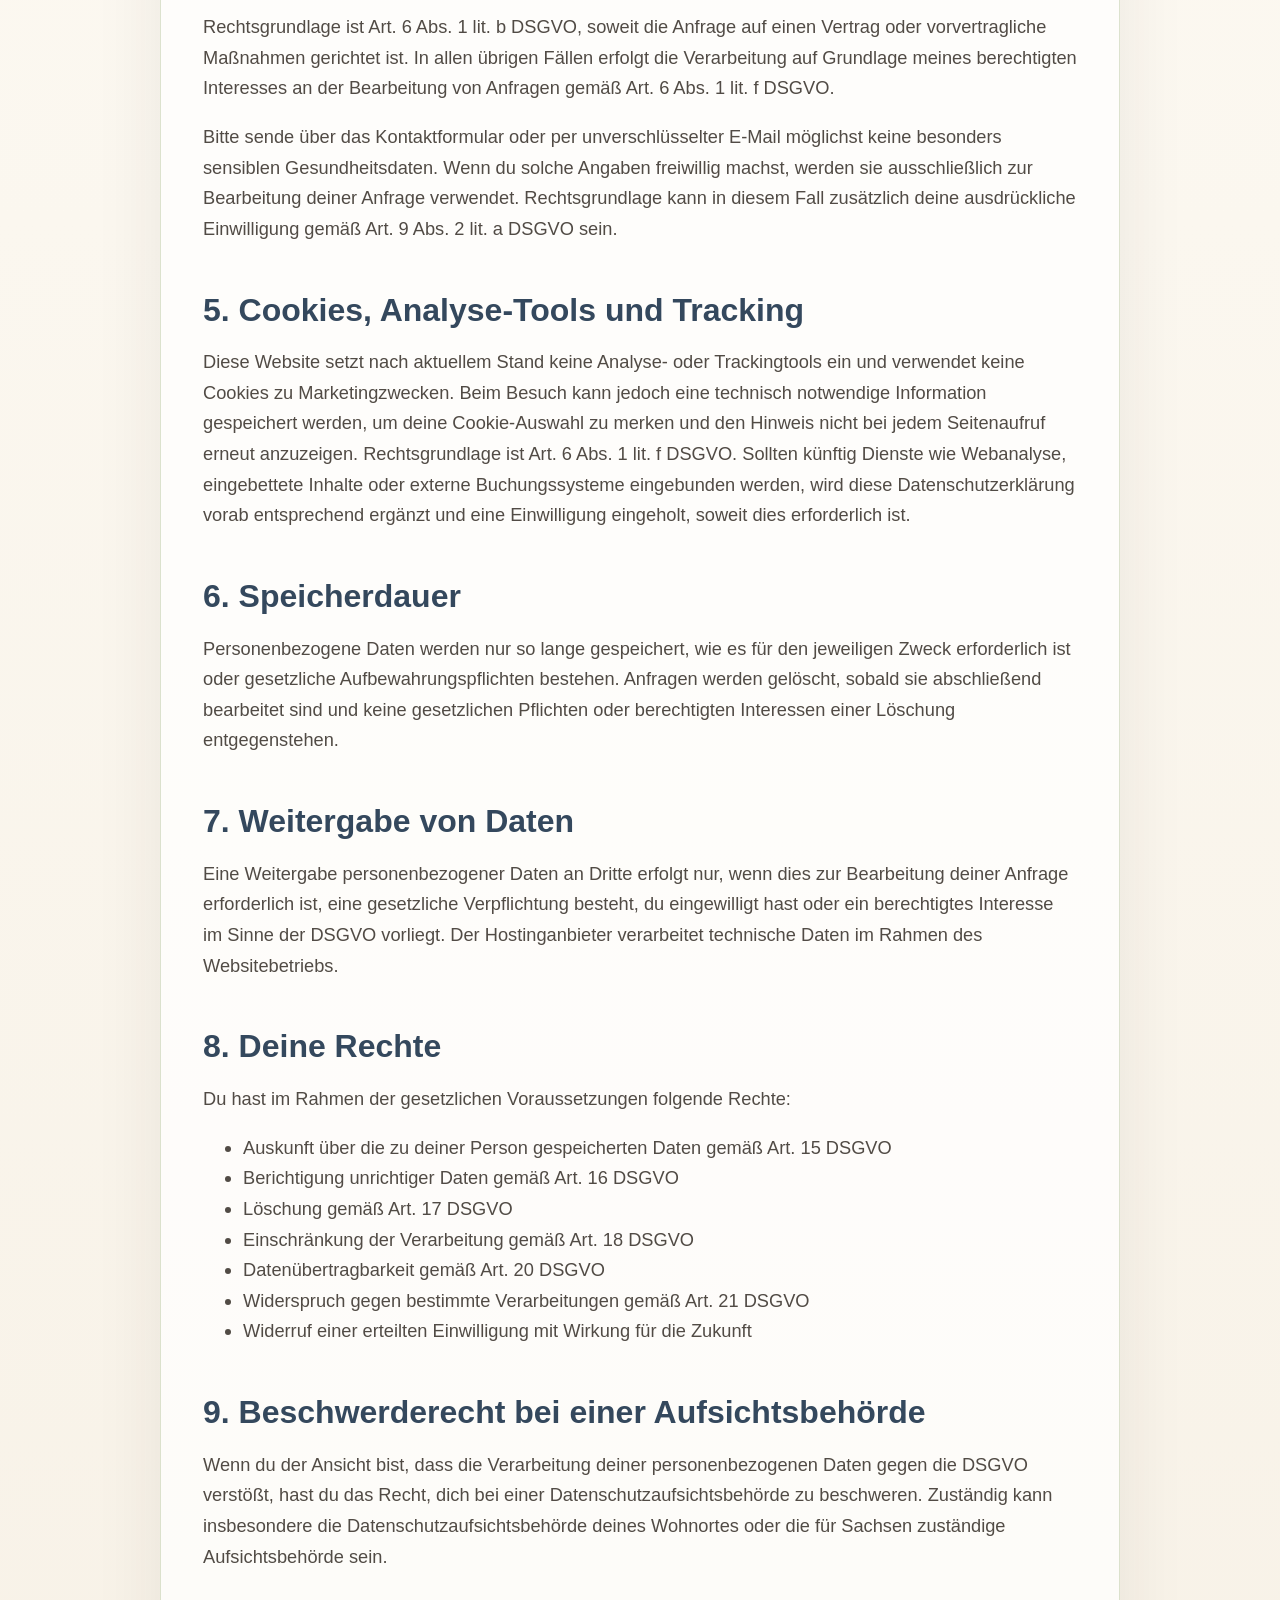
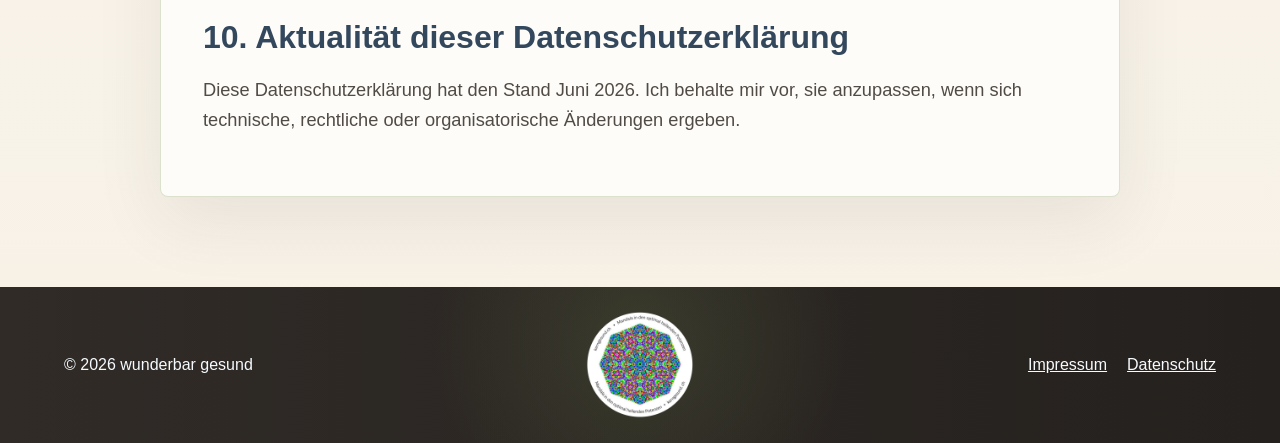
==== commit 1d39781a: "Add logo to cookie banner" ====
--- a/datenschutz.html
+++ b/datenschutz.html
@@ -6,7 +6,7 @@
     <title>Datenschutzerklärung | wunderbar gesund</title>
     <meta name="robots" content="noindex, follow">
     <meta name="description" content="Datenschutzerklärung von wunderbar gesund, Lars Mazuga-Mönnich.">
-    <link rel="stylesheet" href="assets/styles.css?v=66">
+    <link rel="stylesheet" href="assets/styles.css?v=69">
   </head>
   <body class="legal-page">
     <header class="legal-header">
@@ -154,6 +154,7 @@
 
     <div class="cookie-consent" data-cookie-consent hidden>
       <div class="cookie-consent-card" role="dialog" aria-modal="true" aria-labelledby="cookie-title" aria-describedby="cookie-description">
+        <img class="cookie-logo" src="assets/images/logo-icon.png" alt="" aria-hidden="true">
         <div class="cookie-consent-copy">
           <p class="cookie-kicker">Datenschutz-Einstellungen</p>
           <h2 id="cookie-title">Cookies bewusst einsetzen</h2>
--- a/assets/styles.css
+++ b/assets/styles.css
@@ -852,6 +852,12 @@
   color: var(--muted);
 }
 
+.price:not(.price-text) span {
+  font-size: inherit;
+  font-weight: inherit;
+  color: inherit;
+}
+
 .price-text {
   max-width: 360px;
   font-size: clamp(1.55rem, 2.7vw, 2.05rem);
@@ -865,9 +871,11 @@
 
 .price-meta {
   max-width: 420px;
-  margin: 0 0 16px;
-  color: var(--green-dark);
+  margin: -2px 0 16px;
+  color: var(--muted);
+  font-size: 1rem;
   font-weight: 800;
+  line-height: 1.35;
 }
 
 .price-card li {
@@ -1007,11 +1015,12 @@
 }
 
 .cookie-consent-card {
+  position: relative;
   width: min(560px, calc(100vw - 32px));
   display: grid;
   grid-template-columns: 1fr;
   gap: 14px;
-  padding: 18px;
+  padding: 18px 76px 18px 18px;
   color: #233b31;
   background:
     linear-gradient(135deg, rgba(255, 253, 248, 0.62), rgba(239, 246, 232, 0.42)),
@@ -1020,6 +1029,16 @@
   box-shadow: 0 18px 50px rgba(31, 49, 29, 0.18);
   backdrop-filter: blur(18px) saturate(1.1);
   pointer-events: auto;
+}
+
+.cookie-logo {
+  position: absolute;
+  top: 16px;
+  right: 16px;
+  width: 44px;
+  height: 44px;
+  object-fit: contain;
+  opacity: 0.9;
 }
 
 .cookie-consent-copy h2 {
@@ -1324,9 +1343,16 @@
     grid-template-columns: 1fr;
     gap: 13px;
     width: min(356px, calc(100vw - 24px));
-    padding: 16px;
+    padding: 16px 66px 16px 16px;
     max-height: calc(100vh - 24px);
     overflow: auto;
+  }
+
+  .cookie-logo {
+    top: 14px;
+    right: 14px;
+    width: 38px;
+    height: 38px;
   }
 
   .cookie-options {
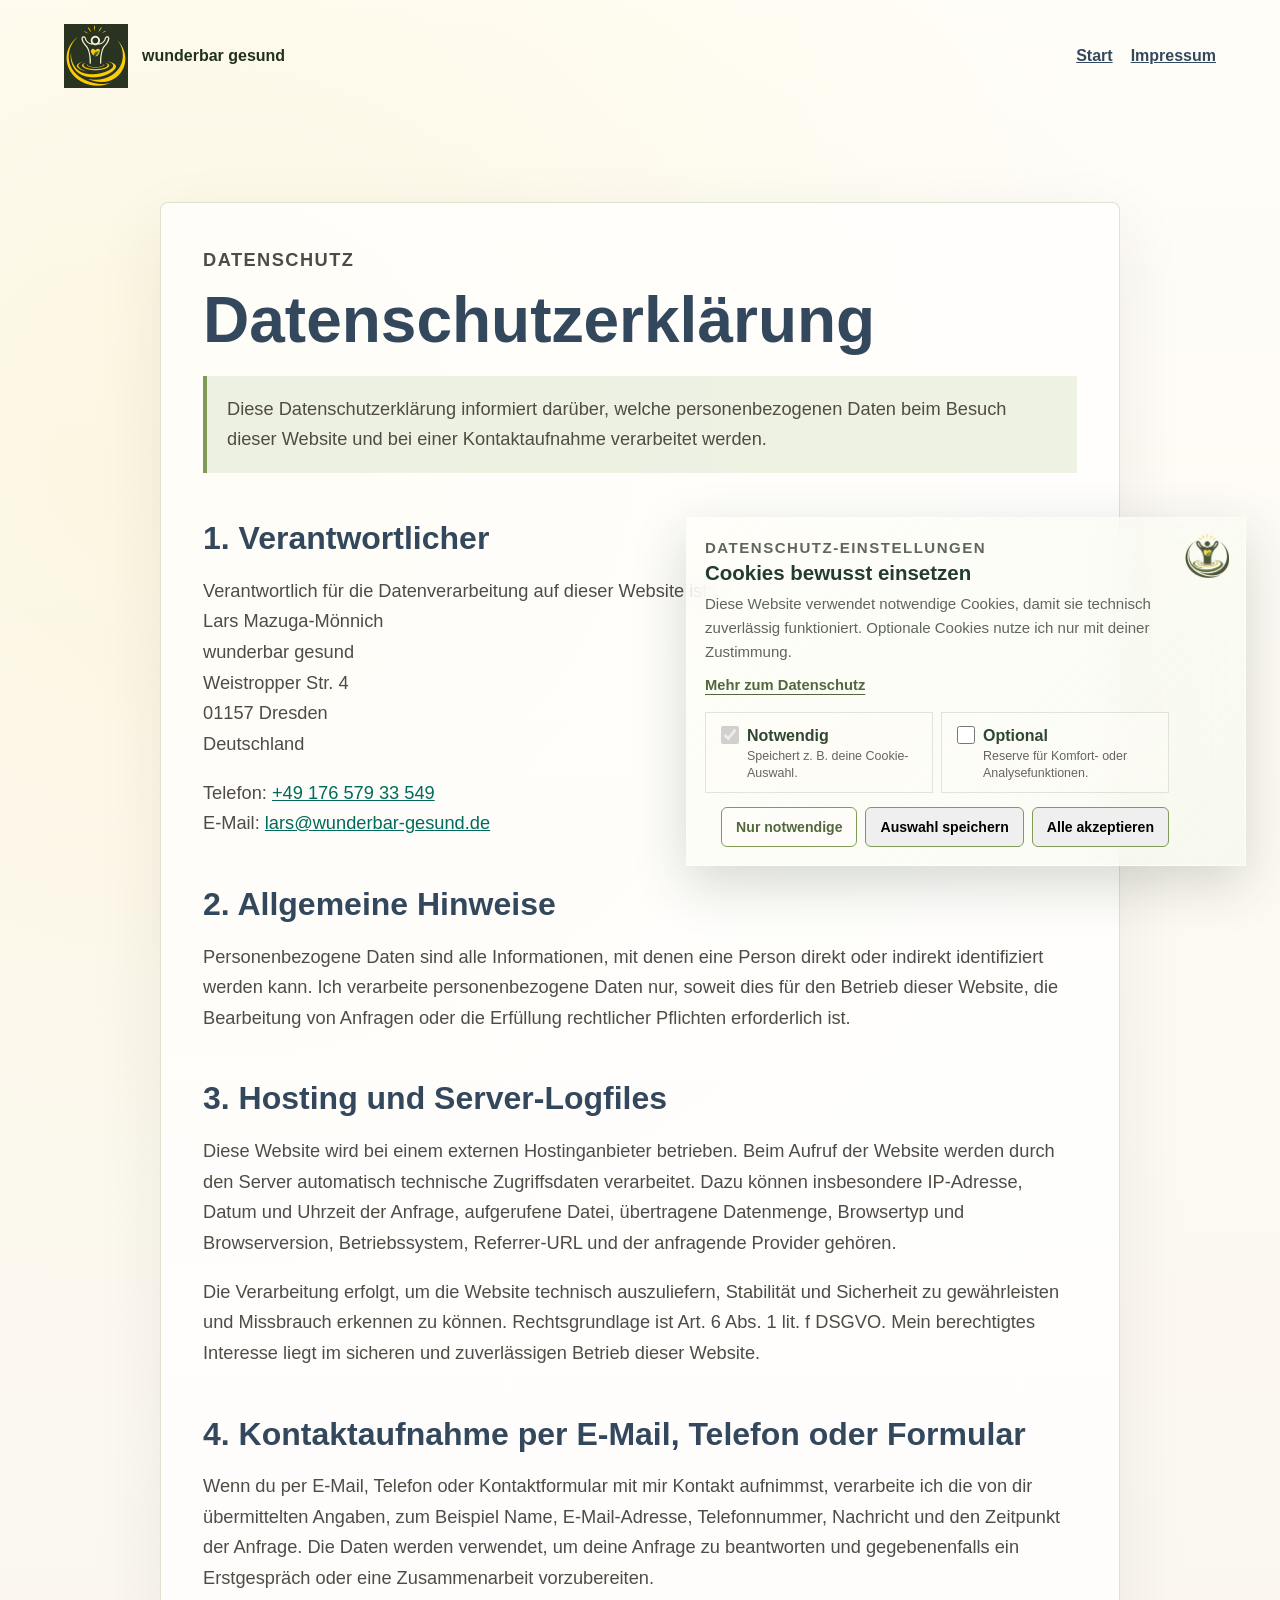
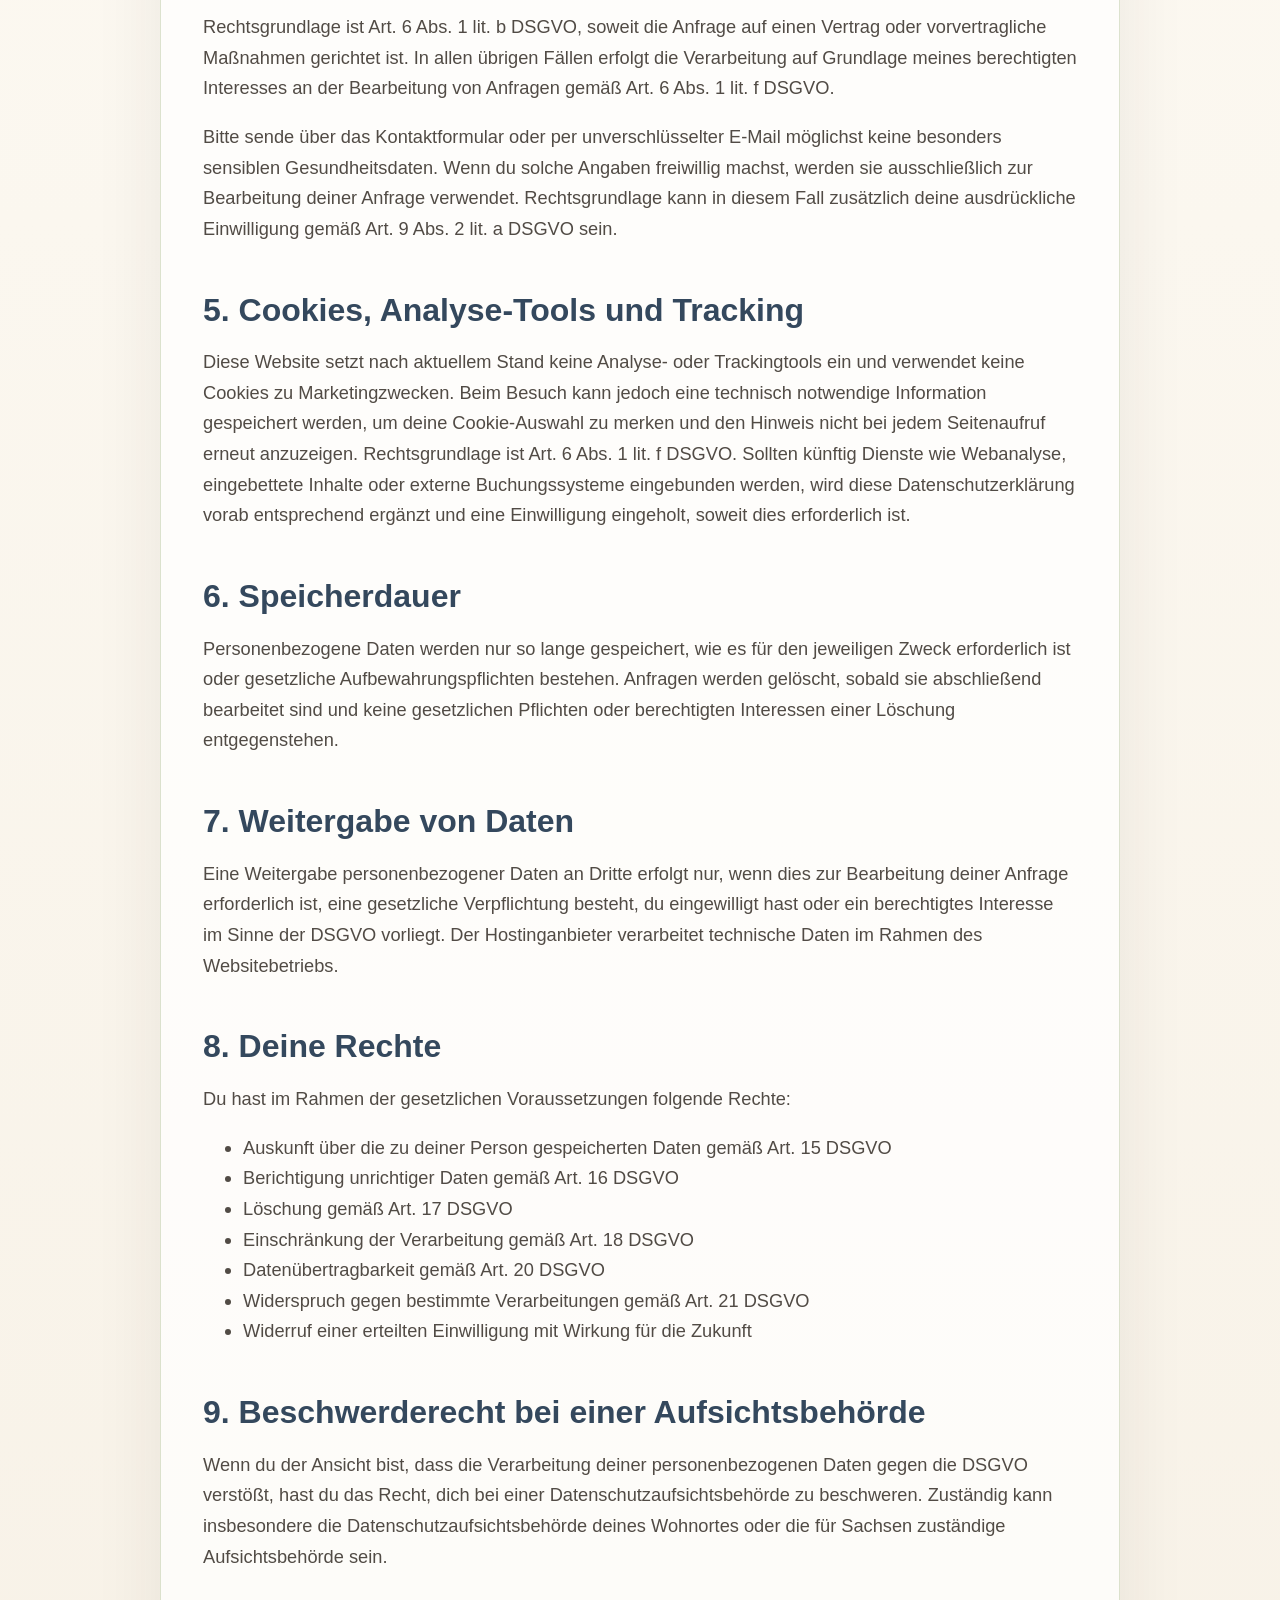
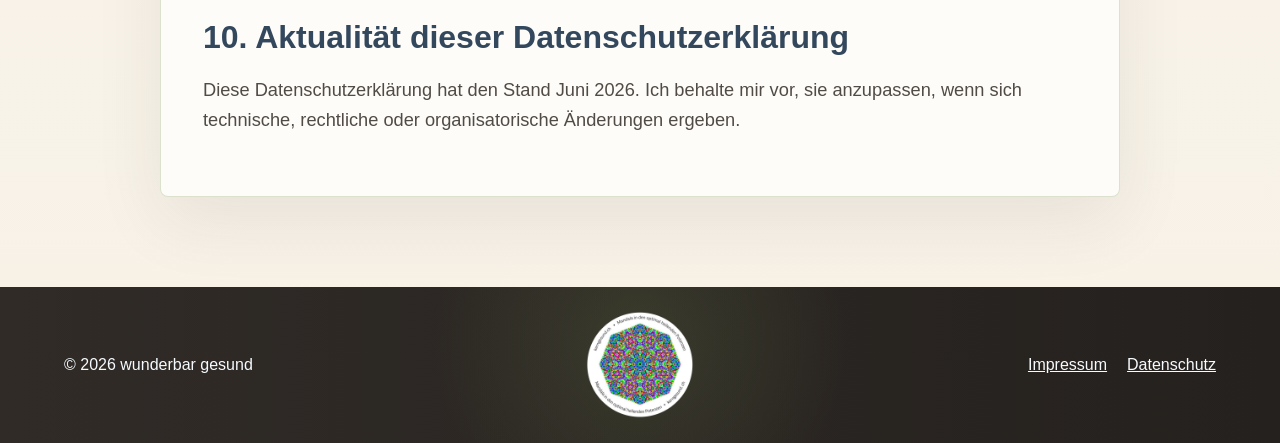
==== commit b43b9cc2: "Use transparent logo in cookie banner" ====
--- a/datenschutz.html
+++ b/datenschutz.html
@@ -154,7 +154,7 @@
 
     <div class="cookie-consent" data-cookie-consent hidden>
       <div class="cookie-consent-card" role="dialog" aria-modal="true" aria-labelledby="cookie-title" aria-describedby="cookie-description">
-        <img class="cookie-logo" src="assets/images/logo-icon.png" alt="" aria-hidden="true">
+        <img class="cookie-logo" src="assets/images/logo-scroll-symbol-transparent.png" alt="" aria-hidden="true">
         <div class="cookie-consent-copy">
           <p class="cookie-kicker">Datenschutz-Einstellungen</p>
           <h2 id="cookie-title">Cookies bewusst einsetzen</h2>
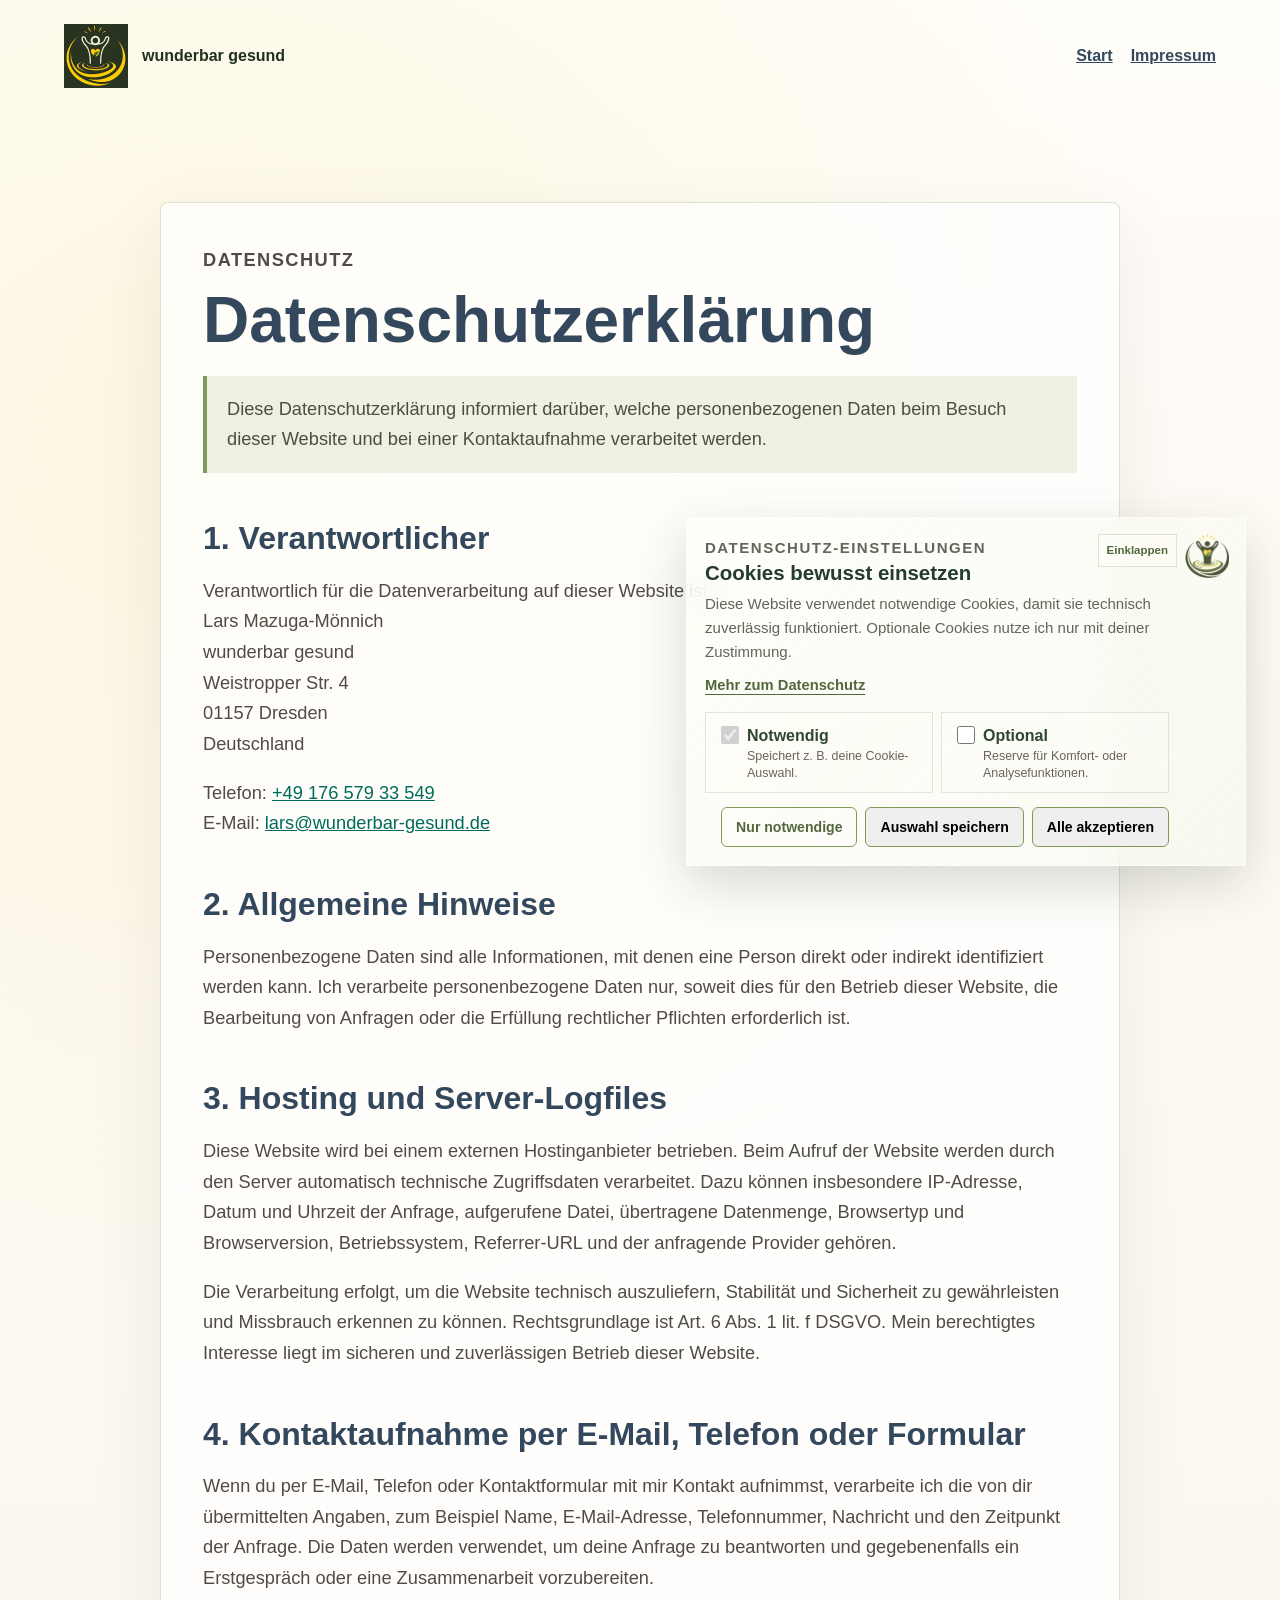
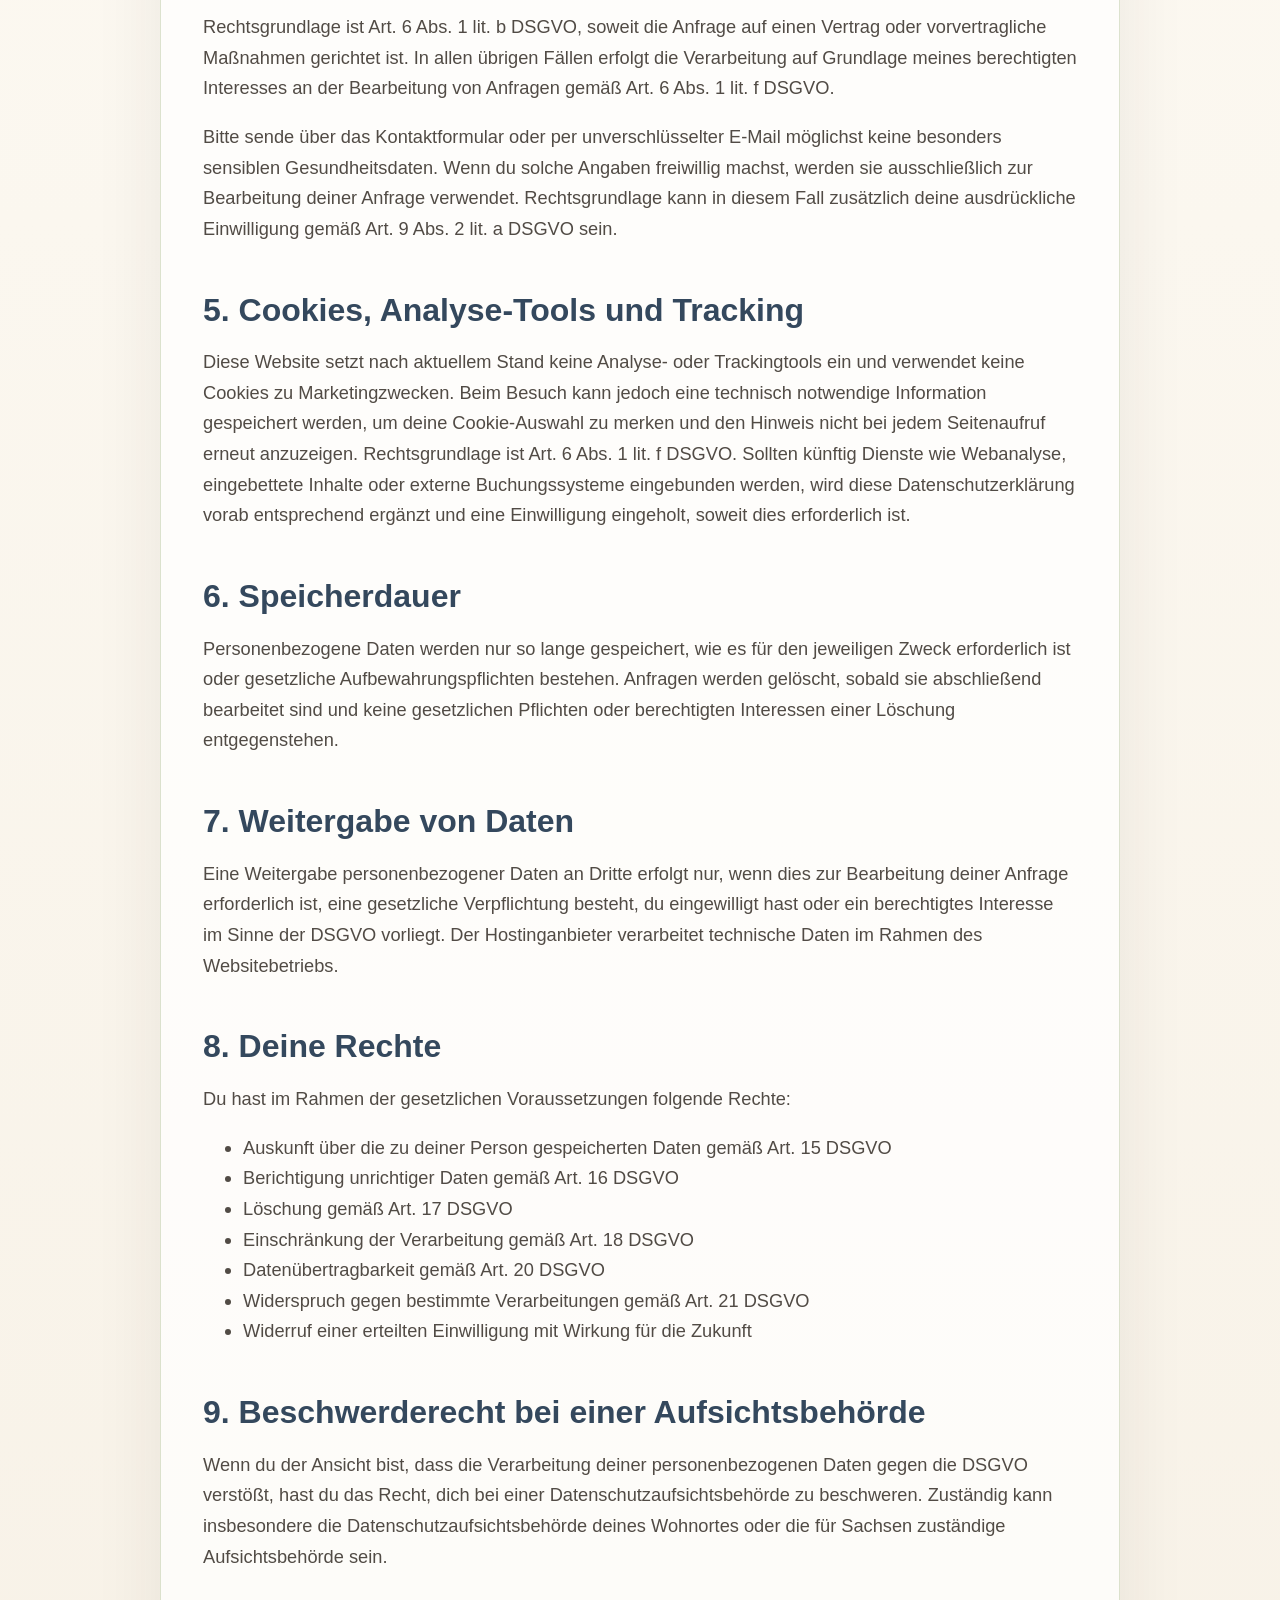
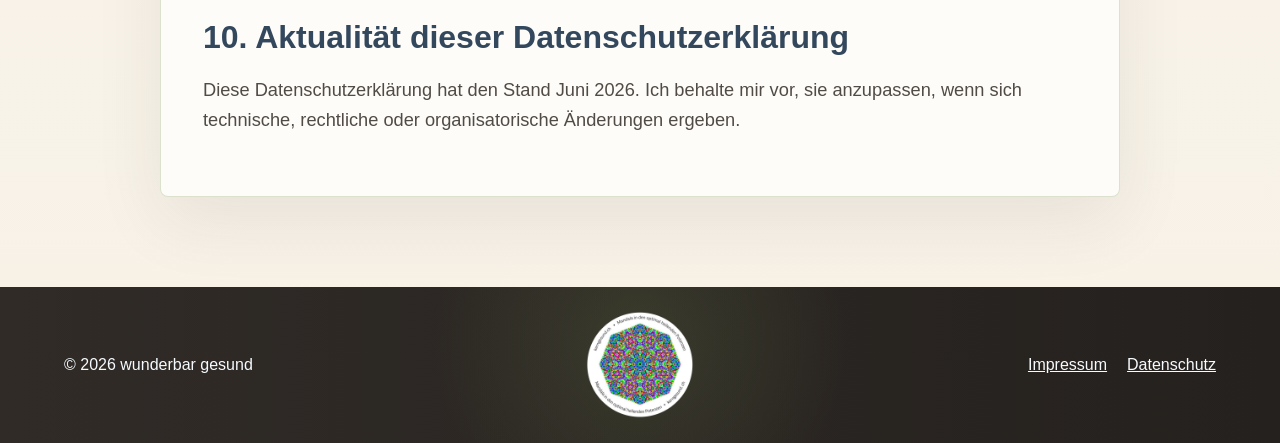
==== commit b61ff203: "Allow cookie banner collapse" ====
--- a/datenschutz.html
+++ b/datenschutz.html
@@ -6,7 +6,7 @@
     <title>Datenschutzerklärung | wunderbar gesund</title>
     <meta name="robots" content="noindex, follow">
     <meta name="description" content="Datenschutzerklärung von wunderbar gesund, Lars Mazuga-Mönnich.">
-    <link rel="stylesheet" href="assets/styles.css?v=69">
+    <link rel="stylesheet" href="assets/styles.css?v=70">
   </head>
   <body class="legal-page">
     <header class="legal-header">
@@ -153,7 +153,9 @@
     </footer>
 
     <div class="cookie-consent" data-cookie-consent hidden>
+      <button class="cookie-mini" type="button" data-cookie-expand hidden>Cookies</button>
       <div class="cookie-consent-card" role="dialog" aria-modal="true" aria-labelledby="cookie-title" aria-describedby="cookie-description">
+        <button class="cookie-collapse" type="button" data-cookie-collapse aria-label="Cookie-Hinweis einklappen">Einklappen</button>
         <img class="cookie-logo" src="assets/images/logo-scroll-symbol-transparent.png" alt="" aria-hidden="true">
         <div class="cookie-consent-copy">
           <p class="cookie-kicker">Datenschutz-Einstellungen</p>
@@ -188,6 +190,6 @@
       </div>
     </div>
 
-    <script src="assets/script.js?v=26"></script>
+    <script src="assets/script.js?v=27"></script>
   </body>
 </html>
--- a/assets/styles.css
+++ b/assets/styles.css
@@ -1014,6 +1014,14 @@
   display: none;
 }
 
+.cookie-consent.is-collapsed .cookie-consent-card {
+  display: none;
+}
+
+.cookie-consent.is-collapsed .cookie-mini {
+  display: inline-flex;
+}
+
 .cookie-consent-card {
   position: relative;
   width: min(560px, calc(100vw - 32px));
@@ -1031,6 +1039,50 @@
   pointer-events: auto;
 }
 
+.cookie-mini {
+  align-items: center;
+  justify-content: center;
+  min-height: 42px;
+  padding: 10px 16px;
+  color: #233b31;
+  background:
+    linear-gradient(135deg, rgba(255, 253, 248, 0.68), rgba(239, 246, 232, 0.46)),
+    rgba(255, 253, 248, 0.32);
+  border: 1px solid rgba(255, 255, 255, 0.5);
+  box-shadow: 0 14px 36px rgba(31, 49, 29, 0.16);
+  backdrop-filter: blur(16px) saturate(1.08);
+  cursor: pointer;
+  font: inherit;
+  font-size: 0.82rem;
+  font-weight: 900;
+  letter-spacing: 0.05em;
+  text-transform: uppercase;
+  pointer-events: auto;
+}
+
+.cookie-mini[hidden] {
+  display: none;
+}
+
+.cookie-collapse {
+  position: absolute;
+  top: 16px;
+  right: 68px;
+  padding: 6px 8px;
+  color: var(--green-dark);
+  background: rgba(255, 253, 248, 0.52);
+  border: 1px solid rgba(82, 104, 60, 0.18);
+  font: inherit;
+  font-size: 0.72rem;
+  font-weight: 800;
+  cursor: pointer;
+}
+
+.cookie-collapse:hover,
+.cookie-mini:hover {
+  background: rgba(255, 253, 248, 0.78);
+}
+
 .cookie-logo {
   position: absolute;
   top: 16px;
@@ -1355,6 +1407,11 @@
     height: 38px;
   }
 
+  .cookie-collapse {
+    top: 14px;
+    right: 58px;
+  }
+
   .cookie-options {
     grid-template-columns: 1fr;
   }
